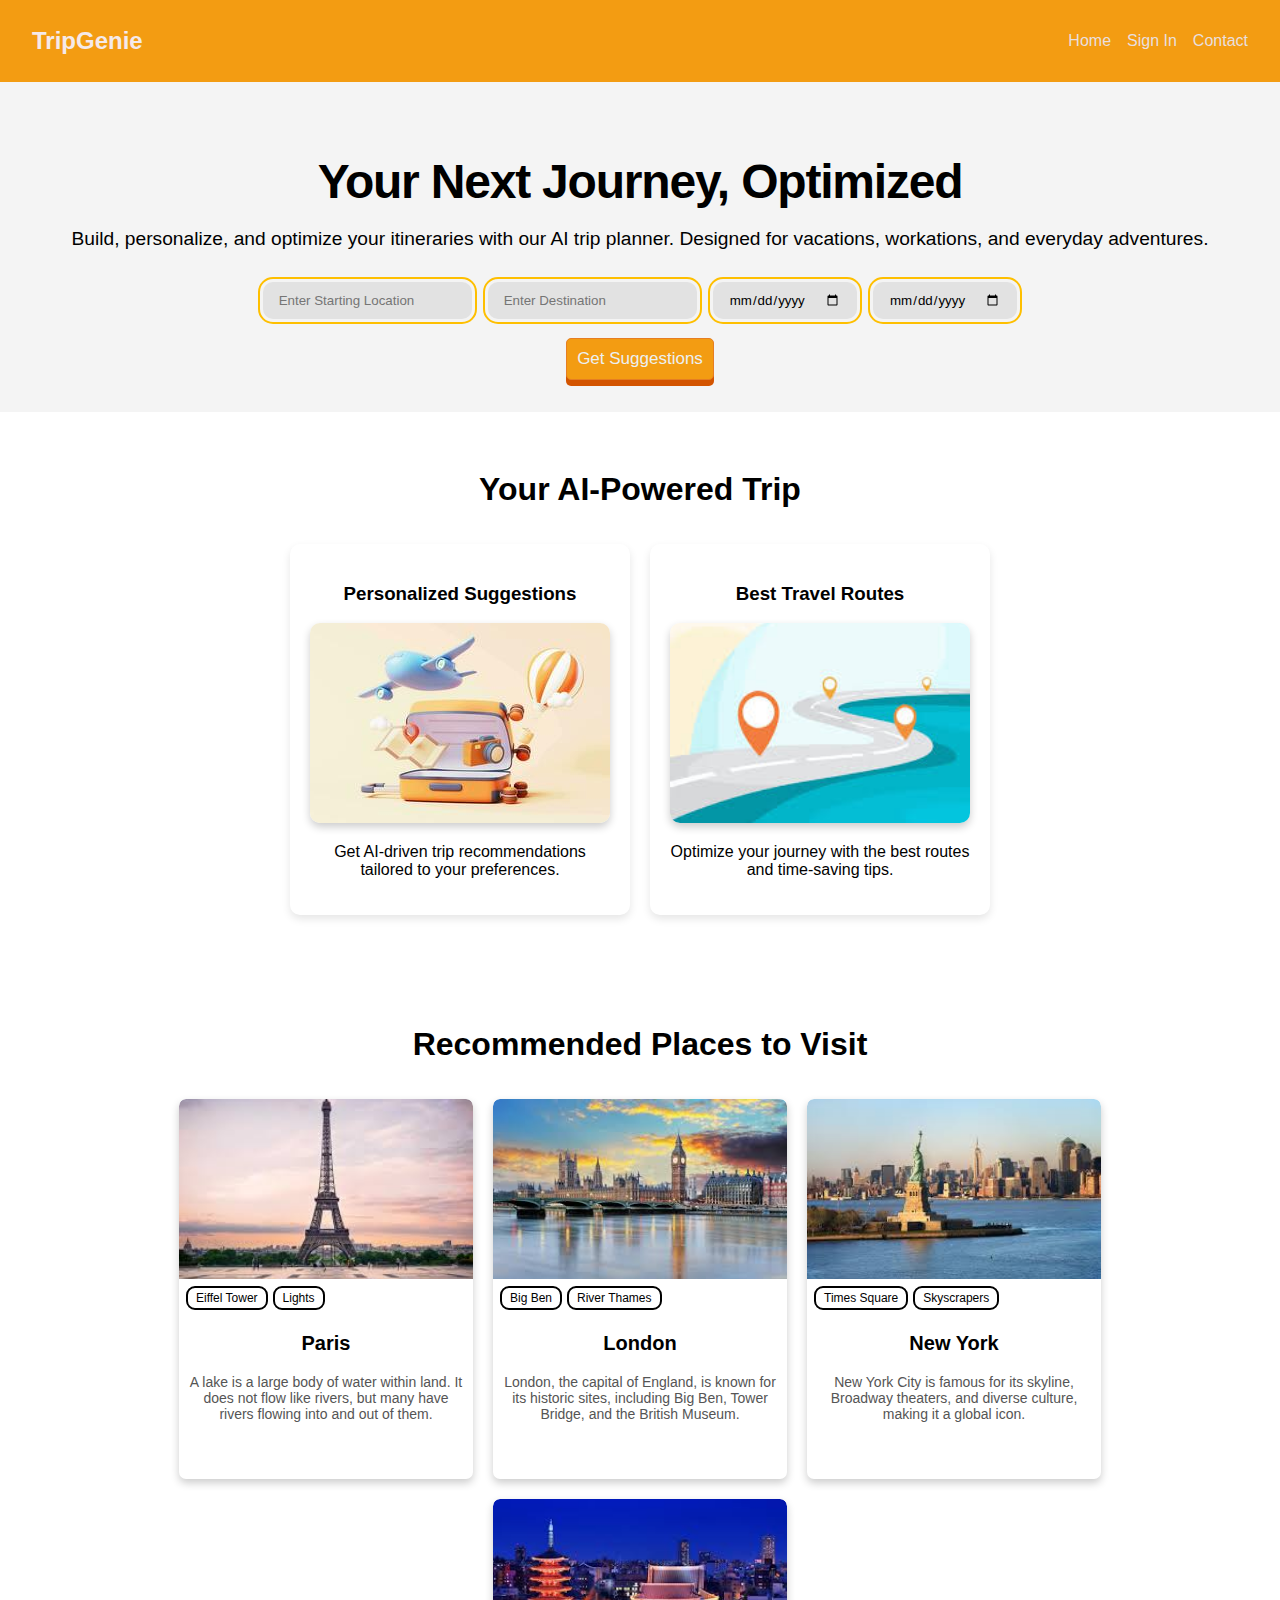
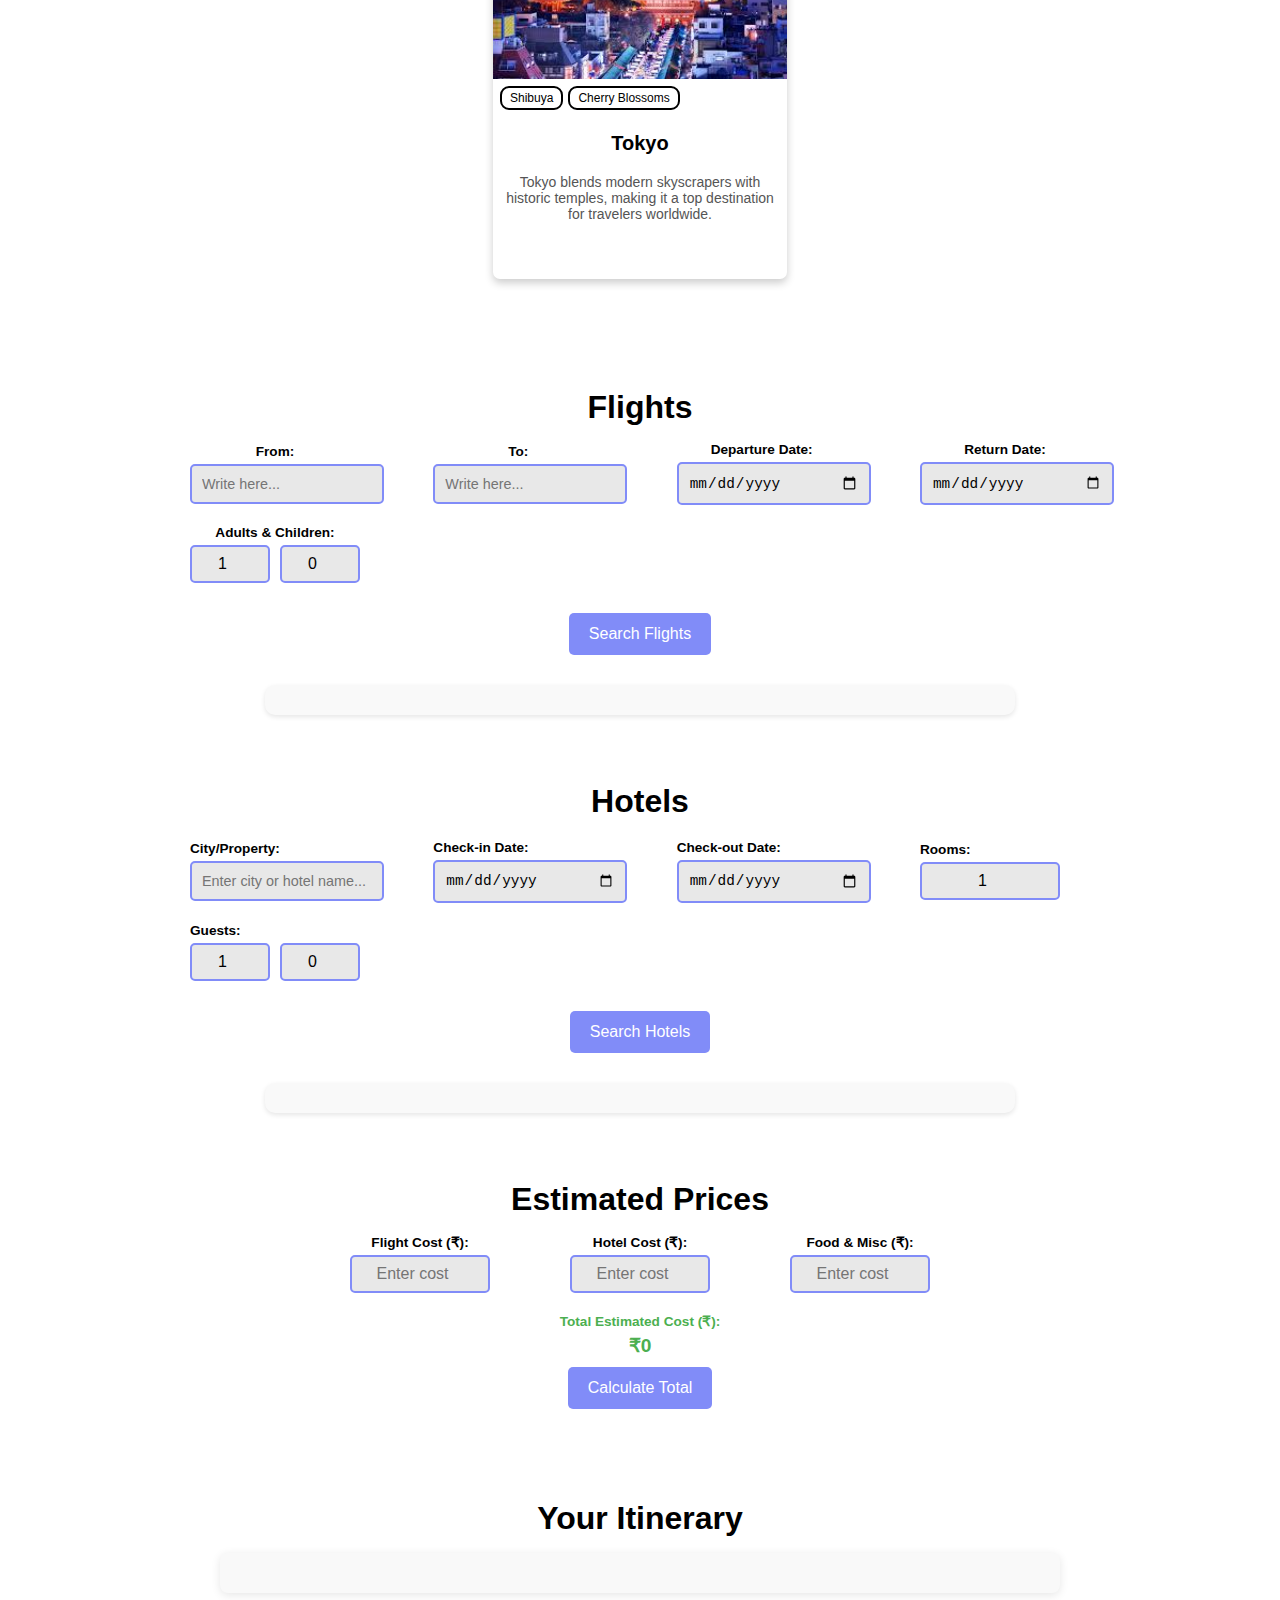
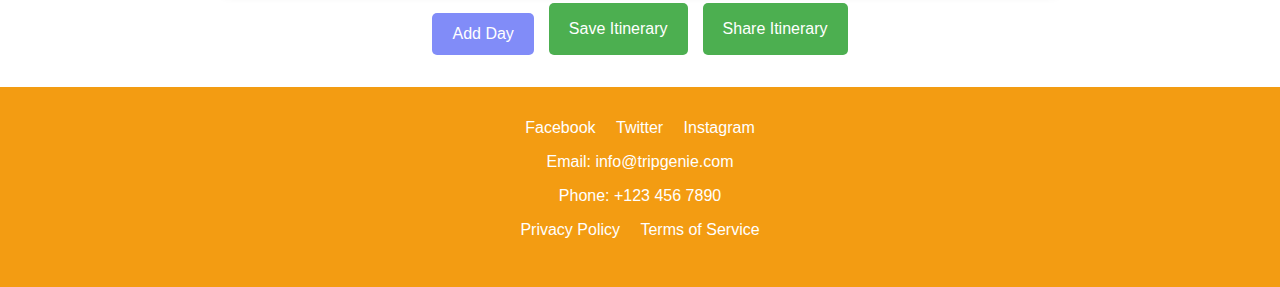
==== index.html @ 512cd88d "Initial commit" ====
<!DOCTYPE html>
<html lang="en">
<head>
    <meta charset="UTF-8">
    <meta name="viewport" content="width=device-width, initial-scale=1.0">
    <title>Travel Planner with Gen AI</title>
    <link rel="stylesheet" href="style.css">
</head>
<body>
    <header>
        <div class="logo">TripGenie</div>
        <nav>
            <ul>
                <li><a href="#home">Home</a></li>
                <li><a href="#signin">Sign In</a></li>
                <li><a href="#contact">Contact</a></li>
            </ul>
        </nav>
    </header>

    <section class="hero">
        <h2 class="text-center text-4xl font-bold tracking-tight text-gray-900 md:text-5xl xl:text-7xl">Your Next Journey, Optimized</h2>
        <p>Build, personalize, and optimize your itineraries with our AI trip planner. Designed for vacations, workations, and everyday adventures.</p>
        <div class="search-bar">
            <input type="text" placeholder="Enter Starting Location" name="source" class="source-input">
            <input type="text" placeholder="Enter Destination" name="destination" class="destination-input">
            <input type="date" id="start-date">
            <input type="date" id="end-date">
        </div>
        <div><button class="button">Get Suggestions</button></div>
        
    </section>

    <section class="ai-suggestions">
        <h2 class="section-title">Your AI-Powered Trip</h2>
        <div class="cards-container">
            <div class="card">
                <h3>Personalized Suggestions</h3>
                <img src="images/per2.jpg" alt="personalised recommendations">
                <p>Get AI-driven trip recommendations tailored to your preferences.</p>
            </div>
            <div class="card">
                <h3>Best Travel Routes</h3>
                <img src="images/travel2.jpeg" alt="travel routes">
                <p>Optimize your journey with the best routes and time-saving tips.</p>
            </div>
        </div>
    </section>
    
    <section class="places-to-visit">
        <h2 class="section-title">Recommended Places to Visit</h2>
        <div class="cards-container">
            <div class="trending-card">
                <img src="images/paris1.jpeg" alt="Paris">
                <div class="capsules">
                    <span>Eiffel Tower</span>
                    <span>Lights</span>
                </div>
                <div class="content">
                    <h1>Paris</h1>
                    <p>A lake is a large body of water within land. It does not flow like rivers, but many have rivers flowing into and out of them.</p>
                </div>
            </div>
    
            <div class="trending-card">
                <img src="images/london.jpeg" alt="London">
                <div class="capsules">
                    <span>Big Ben</span>
                    <span>River Thames</span>
                </div>
                <div class="content">
                    <h1>London</h1>
                    <p>London, the capital of England, is known for its historic sites, including Big Ben, Tower Bridge, and the British Museum.</p>
                </div>
            </div>
    
            <div class="trending-card">
                <img src="images/new york.jpeg" alt="New York">
                <div class="capsules">
                    <span>Times Square</span>
                    <span>Skyscrapers</span>
                </div>
                <div class="content">
                    <h1>New York</h1>
                    <p>New York City is famous for its skyline, Broadway theaters, and diverse culture, making it a global icon.</p>
                </div>
            </div>
            <div class="trending-card">
                <img src="images/tokyo.jpeg" alt="Tokyo">
                <div class="capsules">
                    <span>Shibuya</span>
                    <span>Cherry Blossoms</span>
                </div>
                <div class="content">
                    <h1>Tokyo</h1>
                    <p>Tokyo blends modern skyscrapers with historic temples, making it a top destination for travelers worldwide.</p>
                </div>
            </div>
        </div>
    </section>
    
    <section class="flights">
        <h2 class="section-title">Flights</h2>
        <div class="flight-container">
            
            <div class="input-container">
                <!-- From -->
                <div class="From">
                    <label for="from" class="text">From:</label>
                    <input type="text" id="from" placeholder="Write here..." name="from" class="input">
                </div>
                <!-- To -->
                <div class="To">
                    <label for="to" class="text">To:</label>
                    <input type="text" id="to" placeholder="Write here..." name="to" class="input">
                </div>
                <!-- Departure Date -->
                <div class="Date">
                    <label for="departure" class="text">Departure Date:</label>
                    <input type="date" id="departure" name="departure" class="input">
                </div>
                <!-- Return Date -->
                <div class="Date">
                    <label for="return" class="text">Return Date:</label>
                    <input type="date" id="return" name="return" class="input">
                </div>
                <!-- Travellers -->
                <div class="Travellers">
                    <label for="adults" class="text">Adults & Children:</label>
                    <div class="traveller-box">
                        <input type="number" id="adults" name="adults" min="1" max="10" value="1" class="input small-input" placeholder="Adults">
                        <input type="number" id="children" name="children" min="0" max="10" value="0" class="input small-input" placeholder="Children">
                    </div>
                </div>
            </div>
    
            <button class="primary-button" onclick="searchFlights()">Search Flights</button>
            <div id="flights-container" class="info-box">
                <!-- Flight info here -->
            </div>
        </div>
    </section>

    <section class="hotels">
        <h2 class="section-title">Hotels</h2>
        <div class="hotel-container">
            
            <div class="input-container">
                <!-- City/Property -->
                <div class="City">
                    <label for="city" class="text">City/Property:</label>
                    <input type="text" id="city" placeholder="Enter city or hotel name..." name="city" class="input">
                </div>
                <!-- Check-in Date -->
                <div class="Date">
                    <label for="checkin" class="text">Check-in Date:</label>
                    <input type="date" id="checkin" name="checkin" class="input">
                </div>
                <!-- Check-out Date -->
                <div class="Date">
                    <label for="checkout" class="text">Check-out Date:</label>
                    <input type="date" id="checkout" name="checkout" class="input">
                </div>
                <!-- Rooms -->
                <div class="Rooms">
                    <label for="rooms" class="text">Rooms:</label>
                    <input type="number" id="rooms" name="rooms" min="1" max="10" value="1" class="input small-input">
                </div>
                <!-- Guests -->
                <div class="Guests">
                    <label for="guests" class="text">Guests:</label>
                    <div class="traveller-box">
                        <input type="number" id="adults" name="adults" min="1" max="10" value="1" class="input small-input" placeholder="Adults">
                        <input type="number" id="children" name="children" min="0" max="10" value="0" class="input small-input" placeholder="Children">
                    </div>
                </div>
            </div>
    
            <button class="primary-button" onclick="searchHotels()">Search Hotels</button>
            <div id="hotels-container" class="info-box">
                <!-- Hotel search results will be displayed here -->
            </div>
        </div>
    </section>

    <section class="prices">
        <h2 class="section-title">Estimated Prices</h2>
        <div class="price-container">
            <div class="price-box">
                <label for="flight-cost" class="text">Flight Cost (₹):</label>
                <input type="number" id="flight-cost" name="flight-cost" class="input small-input" placeholder="Enter cost">
            </div>
            <div class="price-box">
                <label for="hotel-cost" class="text">Hotel Cost (₹):</label>
                <input type="number" id="hotel-cost" name="hotel-cost" class="input small-input" placeholder="Enter cost">
            </div>
            <div class="price-box">
                <label for="food-cost" class="text">Food & Misc (₹):</label>
                <input type="number" id="food-cost" name="food-cost" class="input small-input" placeholder="Enter cost">
            </div>
            <div class="price-box total">
                <label class="text">Total Estimated Cost (₹):</label>
                <span id="total-cost">₹0</span>
            </div>
        </div>
        <button class="primary-button" onclick="calculateTotal()">Calculate Total</button>
    </section>
    
    <section class="itinerary">
        <h2 class="section-title">Your Itinerary</h2>
        <div class="itinerary-container">
            <div id="itinerary-list">
                <!-- Dynamic itinerary content will be inserted here -->
            </div>
        </div>
    
        <div class="button-group">
            <button class="primary-button" onclick="addDay()">Add Day</button>
            <button class="secondary-button" onclick="saveItinerary()">Save Itinerary</button>
            <button class="secondary-button" onclick="shareItinerary()">Share Itinerary</button>
        </div>
    </section>
    
    <footer>
        <div class="social-media">
            <a href="#">Facebook</a>
            <a href="#">Twitter</a>
            <a href="#">Instagram</a>
        </div>
        <div class="contact-info">
            <p>Email: info@tripgenie.com</p>
            <p>Phone: +123 456 7890</p>
        </div>
        <div class="legal">
            <a href="#">Privacy Policy</a>
            <a href="#">Terms of Service</a>
        </div>
    </footer>

    <script src="script.js"></script>
</body>
</html>
---- style.css ----
/* styles.css */
body {
  font-family: Arial, sans-serif;
  margin: 0;
  padding: 0;
  box-sizing: border-box;
}

header {
  display: flex;
  justify-content: space-between;
  align-items: center;
  padding: 1rem 2rem;
  background-color: #f39c12;
  color: #f5eaea;
}

header .logo {
  font-size: 1.5rem;
  font-weight: bold;
}

header nav ul {
  list-style: none;
  display: flex;
  gap: 1rem;
}

header nav ul li a {
  color: #e9dfdf;
  text-decoration: none;
}

.hero {
  text-align: center;
  padding: 2rem;
  background-color: #f4f4f4;
}

.hero h2 {
  -webkit-text-size-adjust: 100%;
    tab-size: 4;
    font-feature-settings: normal;
    font-variation-settings: normal;
    pointer-events: auto!important;
  font-family: 'Franklin Gothic Medium', 'Arial Narrow', Arial, sans-serif;
  text-align: center;
  font-weight: 700;
  letter-spacing: -.025em;
  --tw-text-opacity: 1;
  font-size: 3rem;
  margin-bottom: 1rem;
}

.hero p {
  font-size: 1.2rem;
  margin-bottom: 2rem;
}
.cards-container .card img {
  width: 100%; /* Make sure images cover the card width */
  height: 200px; /* Adjust height for consistency */
  object-fit: cover; /* Ensures images maintain proportion */
  border-radius: 10px; /* Rounded corners for a modern look */
  box-shadow: 0 4px 8px rgba(0, 0, 0, 0.2); /* Soft shadow */
  transition: transform 0.3s ease-in-out; /* Smooth hover effect */
}

.cards-container .card img:hover {
  transform: scale(1.05); /* Slight zoom-in effect on hover */
}

.trending-container {
  display: flex;
  justify-content: center;
  gap: 1rem;
  margin-top: 1rem; /* Adjust spacing */
  flex-wrap: wrap;
}

.cards-container {
  display: flex;
  flex-wrap: wrap; /* Ensures wrapping on smaller screens */
  gap: 20px; /* Adds spacing between cards */
  justify-content: center; /* Centers the cards */
  padding: 20px;
}

/* Card Styling */
.trending-card {
  background-color: white;
  width: 294px;
  height: 380px;
  border-radius: 7px;
  overflow: hidden; /* Prevents content overflow */
  box-shadow: 0px 4px 8px rgba(0, 0, 0, 0.2); /* Adds shadow for better look */
  display: flex;
  flex-direction: column;
}

.trending-card img {
  width: 100%;
  height: 180px;
  object-fit: cover;
  border-radius: 7px 7px 0 0;
}

.content {
  padding: 10px;
  flex-grow: 0; /* Allows content to expand */
  display: flex;
  flex-direction: column;
  justify-content: space-between; /* Evenly spaces content */
}

.capsules {
  display: flex;
  gap: 5px;
  padding: 7px;
  flex-wrap: wrap; /* Ensures text doesn't overflow */
}

.capsules span {
  border: 2px solid black;
  padding: 3px 8px;
  border-radius: 9px;
  font-size: 12px;
}

.content h1 {
  margin: 5px 0;
  font-size: 20px;
}

.content p {
  font-size: 14px;
  color: #555;
  overflow: hidden;
  text-overflow: ellipsis;
  display: -webkit-box;
  -webkit-line-clamp: 4; /* Limits lines of text */
  -webkit-box-orient: vertical;
}
.search-bar {
  display: flex;
  justify-content: center;
  gap: 1rem;
}

.search-bar input, .search-bar button {
  /*padding: 0.5rem;
  font-size: 1rem;
}
/* From Uiverse.io by cohencoo */ 
/*.input { */
  border-radius: 10px;
  outline: 2px solid #FEBF00;
  border: 0;
  font-family: -apple-system, BlinkMacSystemFont, 'Segoe UI', Roboto, Oxygen, Ubuntu, Cantarell, 'Open Sans', 'Helvetica Neue', sans-serif;
  background-color: #e2e2e2;
  outline-offset: 3px;
  padding: 10px 1rem;
  transition: 0.25s;
}

.input:focus {
  outline-offset: 5px;
  background-color: #fff
}

.ai-suggestions, .places-to-visit, .flights, .prices, .itinerary {
  font-family: 'Franklin Gothic Medium', 'Arial Narrow', Arial, sans-serif;
  padding: 2rem;
  text-align: center;
}

.ai-suggestions h2, .places-to-visit h2, .flights h2, .prices h2, .itinerary h2 {
  font-size: 2rem;
  margin-bottom: 1rem;
}
/* From Uiverse.io by JasonMep */ 
.button {
  color: #ecf0f1;
  font-size: 17px;
  background-color: #f39c12;
  border: 1px solid #e67e22;
  border-radius: 5px;
  cursor: pointer;
  padding: 10px;
  box-shadow: 0px 6px 0px #d35400;
  transition: all 0.1s;
  margin-top: 0.5cm; /* Shifts button down */
}

.button:active {
  box-shadow: 0px 2px 0px #d35400;
  position: relative;
  top: 2px;
}
/* zz*/
.section-title {
  font-size: 2rem;
  text-align: center;
  margin-bottom: 20px;
}
.cards-container {
  display: flex;
  justify-content: center;
  gap: 20px;
  flex-wrap: wrap;
}
.card {
  background: #fff;
  padding: 20px;
  border-radius: 10px;
  box-shadow: 0 4px 8px rgba(0, 0, 0, 0.1);
  width: 300px;
  text-align: center;
}
.info-box {
  background: #f9f9f9;
  padding: 15px;
  border-radius: 10px;
  box-shadow: 0 2px 5px rgba(0, 0, 0, 0.1);
  margin: 10px auto;
  width: 80%;
}
.primary-button {
  background: #f39c12;
  color: white;
  padding: 10px 20px;
  border: none;
  border-radius: 5px;
  cursor: pointer;
  transition: 0.3s;
}
.primary-button:hover {
  background: #0056b3;
}
.secondary-button {
  background: #28a745;
  color: white;
  padding: 10px 20px;
  border: none;
  border-radius: 5px;
  cursor: pointer;
  transition: 0.3s;
}
.secondary-button:hover {
  background: #218838;
}
.button-group {
  text-align: center;
  margin-top: 20px;
}

footer {
  background-color: #f39c12 ;
  color: #fff;
  padding: 2rem;
  text-align: center;
}

footer .social-media, footer .contact-info, footer .legal {
  margin-bottom: 1rem;
}

footer a {
  color: #fff;
  text-decoration: none;
  margin: 0 0.5rem;
}

/* Flights Section Layout */
.flight-container {
  display: flex;
  flex-direction: column;
  align-items: center;
  gap: 20px;
  width: 100%;
  max-width: 900px;
  margin: auto;
}

/* Input Fields - Flexbox Layout */
.input-container {
  display: flex;
  flex-wrap: wrap;
  justify-content: space-between;
  align-items: center;
  gap: 20px;
  width: 100%;
}

/* Common styling for all input fields */
.From, .To, .Date, .Travellers {
  display: flex;
  flex-direction: column;
  width: calc(20% - 10px); /* Adjusts width dynamically */
  min-width: 150px;
}

/* Ensuring Labels Align Properly */
.From label.text, .To label.text, .Date label.text, .Travellers label.text {
  font-size: 0.85rem;
  font-weight: 600;
  margin-bottom: 5px;
}

/* Input box styling */
.input {
  padding: 10px;
  font-size: 0.9rem;
  border: 2px solid #818CF8;
  border-radius: 5px;
  background: #e8e8e8;
  width: 100%;
}

/* Travellers Section - Adjusting Number Inputs */
.traveller-box {
  display: flex;
  gap: 10px;
}

.small-input {
  width: 60px;
  text-align: center;
}

/* Search Button */
.primary-button {
  padding: 12px 20px;
  font-size: 1rem;
  color: white;
  background-color: #818CF8;
  border: none;
  border-radius: 5px;
  cursor: pointer;
}

.primary-button:hover {
  background-color: #5a67d8;
}

/* Responsive Design */
@media screen and (max-width: 768px) {
  .input-container {
    flex-direction: column;
    align-items: center;
  }

  .From, .To, .Date, .Travellers {
    width: 100%;
  }

  .small-input {
    width: 100%;
  }
}

/* Hotels Section Layout */
.hotel-container {
  display: flex;
  flex-direction: column;
  align-items: center;
  gap: 20px;
  width: 100%;
  max-width: 900px;
  margin: auto;
}

/* Input Fields - Flexbox Layout */
.input-container {
  display: flex;
  flex-wrap: wrap;
  justify-content: space-between;
  align-items: center;
  gap: 20px;
  width: 100%;
}

/* Common styling for all input fields */
.City, .Date, .Rooms, .Guests {
  display: flex;
  flex-direction: column;
  width: calc(20% - 10px); /* Adjusts width dynamically */
  min-width: 150px;
}

/* Ensuring Labels Align Properly */
.City label.text, .Date label.text, .Rooms label.text, .Guests label.text {
  font-size: 0.85rem;
  font-weight: 600;
  margin-bottom: 5px;
}

/* Input box styling */
.input {
  padding: 10px;
  font-size: 0.9rem;
  border: 2px solid #818CF8;
  border-radius: 5px;
  background: #e8e8e8;
  width: 100%;
}

/* Rooms & Guests - Adjusting Number Inputs */
.traveller-box {
  display: flex;
  gap: 10px;
}

.small-input {
  width: 60px;
  text-align: center;
}

/* Search Button */
.primary-button {
  padding: 12px 20px;
  font-size: 1rem;
  color: white;
  background-color: #818CF8;
  border: none;
  border-radius: 5px;
  cursor: pointer;
}

.primary-button:hover {
  background-color: #5a67d8;
}

/* Responsive Design */
@media screen and (max-width: 768px) {
  .input-container {
    flex-direction: column;
    align-items: center;
  }

  .City, .Date, .Rooms, .Guests {
    width: 100%;
  }

  .small-input {
    width: 100%;
  }
}

/* Price Section */
.price-container {
  display: flex;
  flex-wrap: wrap;
  justify-content: center;
  gap: 20px;
  width: 100%;
  max-width: 800px;
  margin: auto;
  text-align: center;
}

/* Individual Price Boxes */
.price-box {
  display: flex;
  flex-direction: column;
  align-items: center;
  width: 200px;
}

/* Labels */
.text {
  font-size: 0.85rem;
  font-weight: 600;
  margin-bottom: 5px;
}

/* Input Fields */
.small-input {
  padding: 8px;
  font-size: 1rem;
  border: 2px solid #818CF8;
  border-radius: 5px;
  background: #e8e8e8;
  text-align: center;
  width: 120px;
}

/* Total Price Box */
.price-box.total {
  font-size: 1.2rem;
  font-weight: bold;
  color: #4CAF50;
}

/* Button */
.primary-button {
  margin-top: 10px;
  padding: 12px 20px;
  font-size: 1rem;
  color: white;
  background-color: #818CF8;
  border: none;
  border-radius: 5px;
  cursor: pointer;
}

.primary-button:hover {
  background-color: #5a67d8;
}

/* Itinerary Section */
.itinerary-container {
  width: 90%;
  max-width: 800px;
  margin: auto;
  text-align: left;
  padding: 20px;
  border-radius: 8px;
  background: #f9f9f9;
  box-shadow: 0 2px 10px rgba(0, 0, 0, 0.1);
}

/* Each Day Block */
.day-container {
  padding: 10px;
  margin: 10px 0;
  border: 2px solid #818CF8;
  border-radius: 8px;
  background: #e8e8e8;
}

/* Buttons */
.button-group {
  display: flex;
  justify-content: center;
  gap: 15px;
  margin-top: 10px;
}

.primary-button, .secondary-button {
  padding: 12px 20px;
  font-size: 1rem;
  color: white;
  border: none;
  border-radius: 5px;
  cursor: pointer;
}

.primary-button {
  background-color: #818CF8;
}

.primary-button:hover {
  background-color: #5a67d8;
}

.secondary-button {
  background-color: #4CAF50;
}

.secondary-button:hover {
  background-color: #45a049;
}
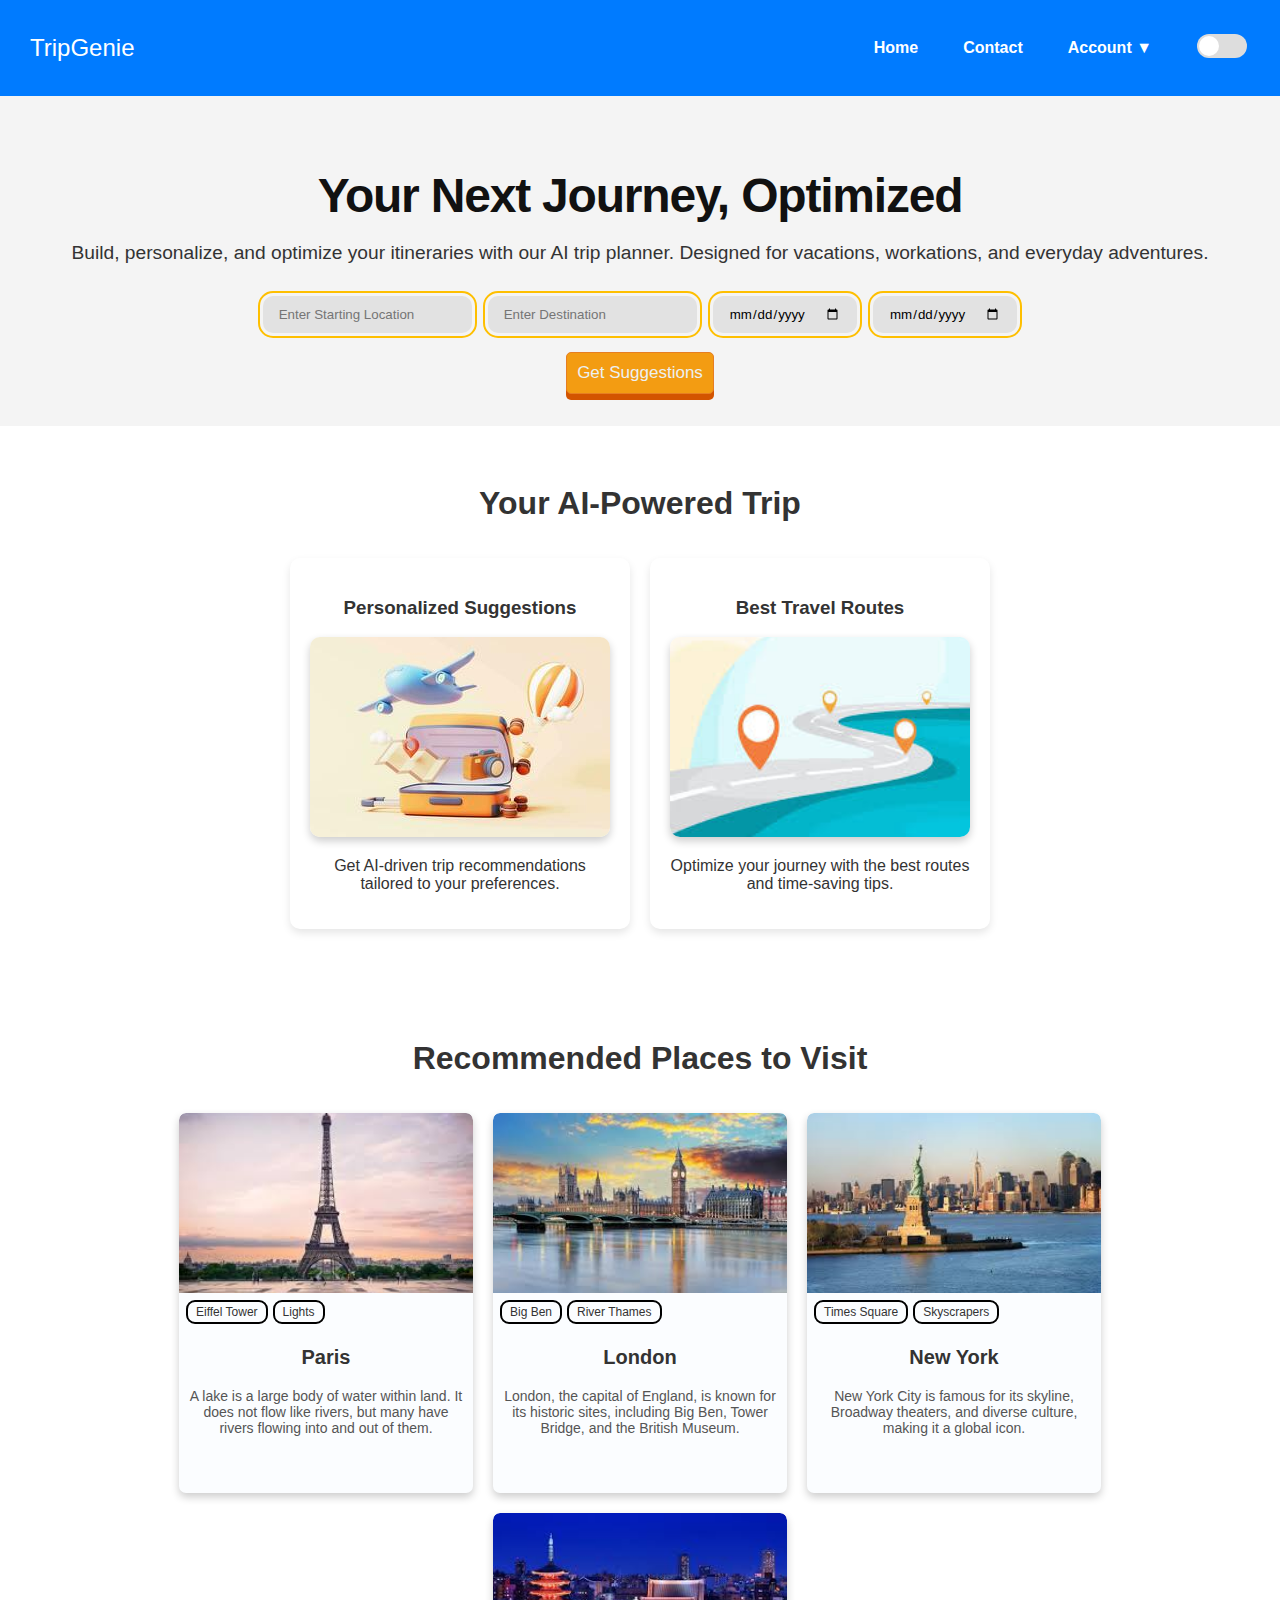
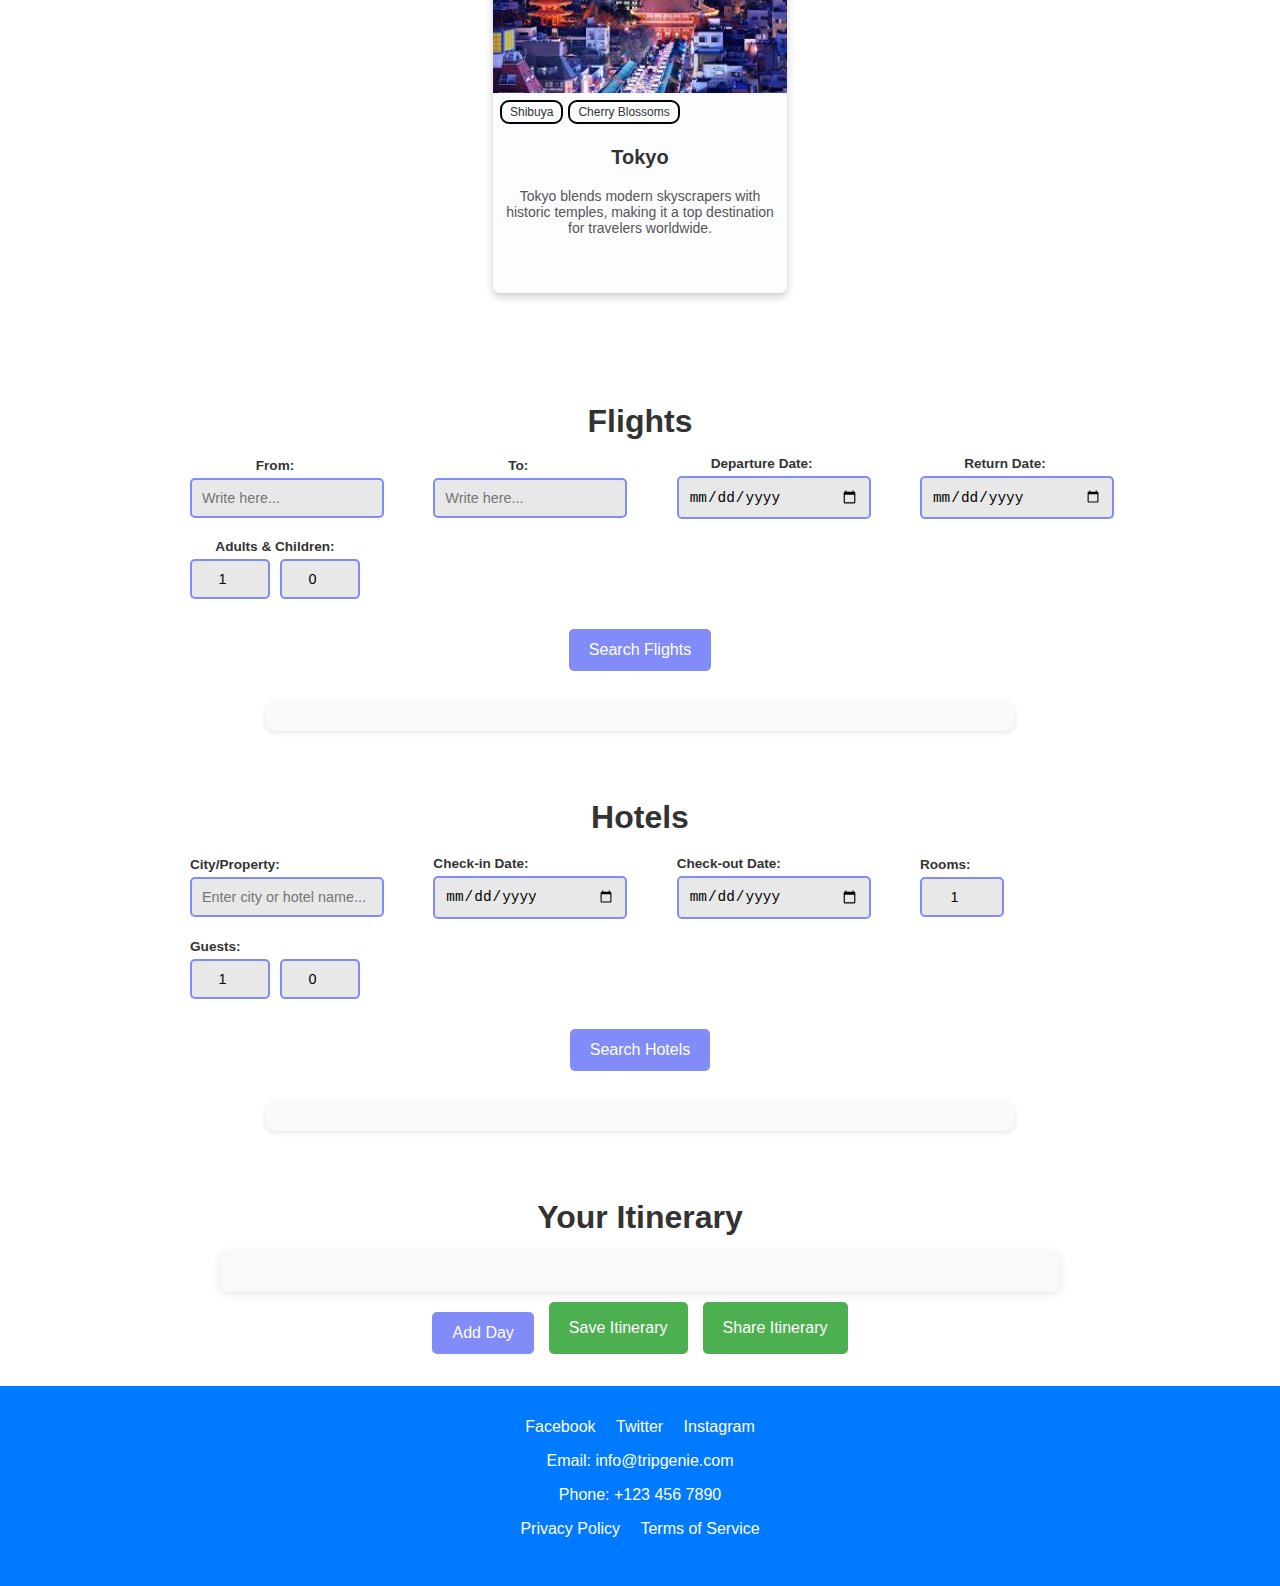
==== commit fc448ae4: "New features added" ====
--- a/index.html
+++ b/index.html
@@ -10,17 +10,27 @@
     <header>
         <div class="logo">TripGenie</div>
         <nav>
-            <ul>
+            <ul class="nav-links">
                 <li><a href="#home">Home</a></li>
-                <li><a href="#signin">Sign In</a></li>
                 <li><a href="#contact">Contact</a></li>
+                <li class="dropdown">
+                    <a href="#" class="auth-btn" onclick="toggleDropdown(event)">Account ▼</a>
+                    <div class="dropdown-menu" id="dropdownMenu">
+                        <a href="auth/signin.html">Sign In</a>
+                        <a href="auth/signup.html">Sign Up</a>
+                    </div>
+                </li><label class="switch">
+                    <input type="checkbox" class="theme-checkbox">
+                    <span class="slider round"></span>
+                </label>
             </ul>
+            <div class="hamburger" onclick="toggleMenu()">☰</div>
         </nav>
     </header>
 
     <section class="hero">
-        <h2 class="text-center text-4xl font-bold tracking-tight text-gray-900 md:text-5xl xl:text-7xl">Your Next Journey, Optimized</h2>
-        <p>Build, personalize, and optimize your itineraries with our AI trip planner. Designed for vacations, workations, and everyday adventures.</p>
+        <h2 class="text-gray-900">Your Next Journey, Optimized</h2>
+    <p>Build, personalize, and optimize your itineraries with our AI trip planner. Designed for vacations, workations, and everyday adventures.</p>
         <div class="search-bar">
             <input type="text" placeholder="Enter Starting Location" name="source" class="source-input">
             <input type="text" placeholder="Enter Destination" name="destination" class="destination-input">
@@ -28,8 +38,8 @@
             <input type="date" id="end-date">
         </div>
         <div><button class="button">Get Suggestions</button></div>
-        
-    </section>
+    </section>
+    
 
     <section class="ai-suggestions">
         <h2 class="section-title">Your AI-Powered Trip</h2>
@@ -183,28 +193,7 @@
         </div>
     </section>
 
-    <section class="prices">
-        <h2 class="section-title">Estimated Prices</h2>
-        <div class="price-container">
-            <div class="price-box">
-                <label for="flight-cost" class="text">Flight Cost (₹):</label>
-                <input type="number" id="flight-cost" name="flight-cost" class="input small-input" placeholder="Enter cost">
-            </div>
-            <div class="price-box">
-                <label for="hotel-cost" class="text">Hotel Cost (₹):</label>
-                <input type="number" id="hotel-cost" name="hotel-cost" class="input small-input" placeholder="Enter cost">
-            </div>
-            <div class="price-box">
-                <label for="food-cost" class="text">Food & Misc (₹):</label>
-                <input type="number" id="food-cost" name="food-cost" class="input small-input" placeholder="Enter cost">
-            </div>
-            <div class="price-box total">
-                <label class="text">Total Estimated Cost (₹):</label>
-                <span id="total-cost">₹0</span>
-            </div>
-        </div>
-        <button class="primary-button" onclick="calculateTotal()">Calculate Total</button>
-    </section>
+    
     
     <section class="itinerary">
         <h2 class="section-title">Your Itinerary</h2>
--- a/style.css
+++ b/style.css
@@ -10,27 +10,88 @@
   display: flex;
   justify-content: space-between;
   align-items: center;
-  padding: 1rem 2rem;
-  background-color: #f39c12;
-  color: #f5eaea;
-}
-
-header .logo {
+  padding: 15px 30px;
+  background: #007bff;
+  color: white;
+  position: sticky;
+  top: 0;
+  z-index: 1000;
+}
+
+.logo {
   font-size: 1.5rem;
+}
+
+.nav-links {
+  display: flex;
+  list-style: none;
+}
+
+.nav-links li {
+  margin: 0 15px;
+}
+
+.nav-links a {
+  color: white;
+  text-decoration: none;
   font-weight: bold;
-}
-
-header nav ul {
-  list-style: none;
-  display: flex;
-  gap: 1rem;
-}
-
-header nav ul li a {
-  color: #e9dfdf;
+  transition: 0.3s;
+}
+
+.nav-links a:hover {
+  color: #ffcc00;
+}
+
+.hamburger {
+  display: none;
+  font-size: 24px;
+  cursor: pointer;
+}
+
+.dropdown {
+  position: relative;
+}
+
+.dropdown-menu {
+  display: none;
+  position: absolute;
+  background: white;
+  border-radius: 5px;
+  box-shadow: 0px 4px 6px rgba(0, 0, 0, 0.1);
+  top: 30px;
+  right: 0;
+  min-width: 120px;
+}
+
+.dropdown-menu a {
+  display: block;
+  padding: 10px;
+  color: black;
   text-decoration: none;
 }
 
+.dropdown-menu.active {
+  display: block;
+}
+
+@media screen and (max-width: 768px) {
+  .nav-links {
+      display: none;
+      flex-direction: column;
+      background: #007bff;
+      position: absolute;
+      top: 60px;
+      right: 0;
+      width: 200px;
+      padding: 10px;
+  }
+  .nav-links.active {
+      display: flex;
+  }
+  .hamburger {
+      display: block;
+  }
+}
 .hero {
   text-align: center;
   padding: 2rem;
@@ -87,7 +148,7 @@
 
 /* Card Styling */
 .trending-card {
-  background-color: white;
+  background-color: rgb(251, 253, 255);
   width: 294px;
   height: 380px;
   border-radius: 7px;
@@ -254,7 +315,7 @@
 }
 
 footer {
-  background-color: #f39c12 ;
+  background-color: #007bff ;
   color: #fff;
   padding: 2rem;
   text-align: center;
@@ -444,51 +505,6 @@
   .small-input {
     width: 100%;
   }
-}
-
-/* Price Section */
-.price-container {
-  display: flex;
-  flex-wrap: wrap;
-  justify-content: center;
-  gap: 20px;
-  width: 100%;
-  max-width: 800px;
-  margin: auto;
-  text-align: center;
-}
-
-/* Individual Price Boxes */
-.price-box {
-  display: flex;
-  flex-direction: column;
-  align-items: center;
-  width: 200px;
-}
-
-/* Labels */
-.text {
-  font-size: 0.85rem;
-  font-weight: 600;
-  margin-bottom: 5px;
-}
-
-/* Input Fields */
-.small-input {
-  padding: 8px;
-  font-size: 1rem;
-  border: 2px solid #818CF8;
-  border-radius: 5px;
-  background: #e8e8e8;
-  text-align: center;
-  width: 120px;
-}
-
-/* Total Price Box */
-.price-box.total {
-  font-size: 1.2rem;
-  font-weight: bold;
-  color: #4CAF50;
 }
 
 /* Button */
@@ -560,3 +576,109 @@
 .secondary-button:hover {
   background-color: #45a049;
 }
+
+/* Dark Mode Toggle */
+/* From Uiverse.io by cuzpq */ 
+/* Dark Mode Toggle */
+.theme-checkbox {
+  position: relative;
+  width: 50px;
+  height: 24px;
+  -webkit-appearance: none;
+  appearance: none;
+  background: #ddd;
+  outline: none;
+  border-radius: 12px;
+  cursor: pointer;
+  transition: 0.4s;
+}
+
+.theme-checkbox::before {
+  content: "";
+  position: absolute;
+  width: 20px;
+  height: 20px;
+  border-radius: 50%;
+  background: white;
+  top: 2px;
+  left: 2px;
+  transition: 0.4s;
+}
+
+.theme-checkbox:checked {
+  background: #333;
+}
+
+.theme-checkbox:checked::before {
+  transform: translateX(26px);
+  background: rgb(224, 224, 215);
+}
+
+/* Align Dark Mode Toggle */
+.nav-links {
+  display: flex;
+  align-items: center;
+  gap: 15px;
+}
+
+.theme-checkbox {
+  margin-left: 15px;
+}
+
+/* Default Light Mode */
+body {
+  background-color: #ffffff;
+  color: #333;
+  transition: background 0.3s, color 0.3s;
+}
+
+/* Dark Mode */
+.dark-mode {
+  background-color: #121212;
+  color: #f1f1f1;
+}
+
+/* Dark Mode for Header & Footer */
+.dark-mode header,
+.dark-mode footer {
+  background: #1a1a1a;
+}
+
+/* Dark Mode for Hero Section (Fix) */
+.dark-mode .hero {
+  background-color: #1a1a1a; /* Darker background */
+}
+
+/* Dark Mode Hero Text Fix */
+.dark-mode .hero h2, 
+.dark-mode .hero p {
+  color: white !important; 
+}
+
+/* Dark Mode Cards */
+.dark-mode .card {
+  background: #222;
+  color: white;
+}
+
+/* Dark Mode Buttons */
+.dark-mode .button {
+  background: #ffcc00;
+  color: black;
+  border: 2px solid #ffcc00;
+}
+
+/* Dark Mode Input Fields */
+.dark-mode input {
+  background-color: #222;
+  color: white;
+  border: 1px solid #777;
+}
+
+/* Default Light Mode */
+.hero h2 {
+  color: #111; /* Default dark text */
+}
+
+
+
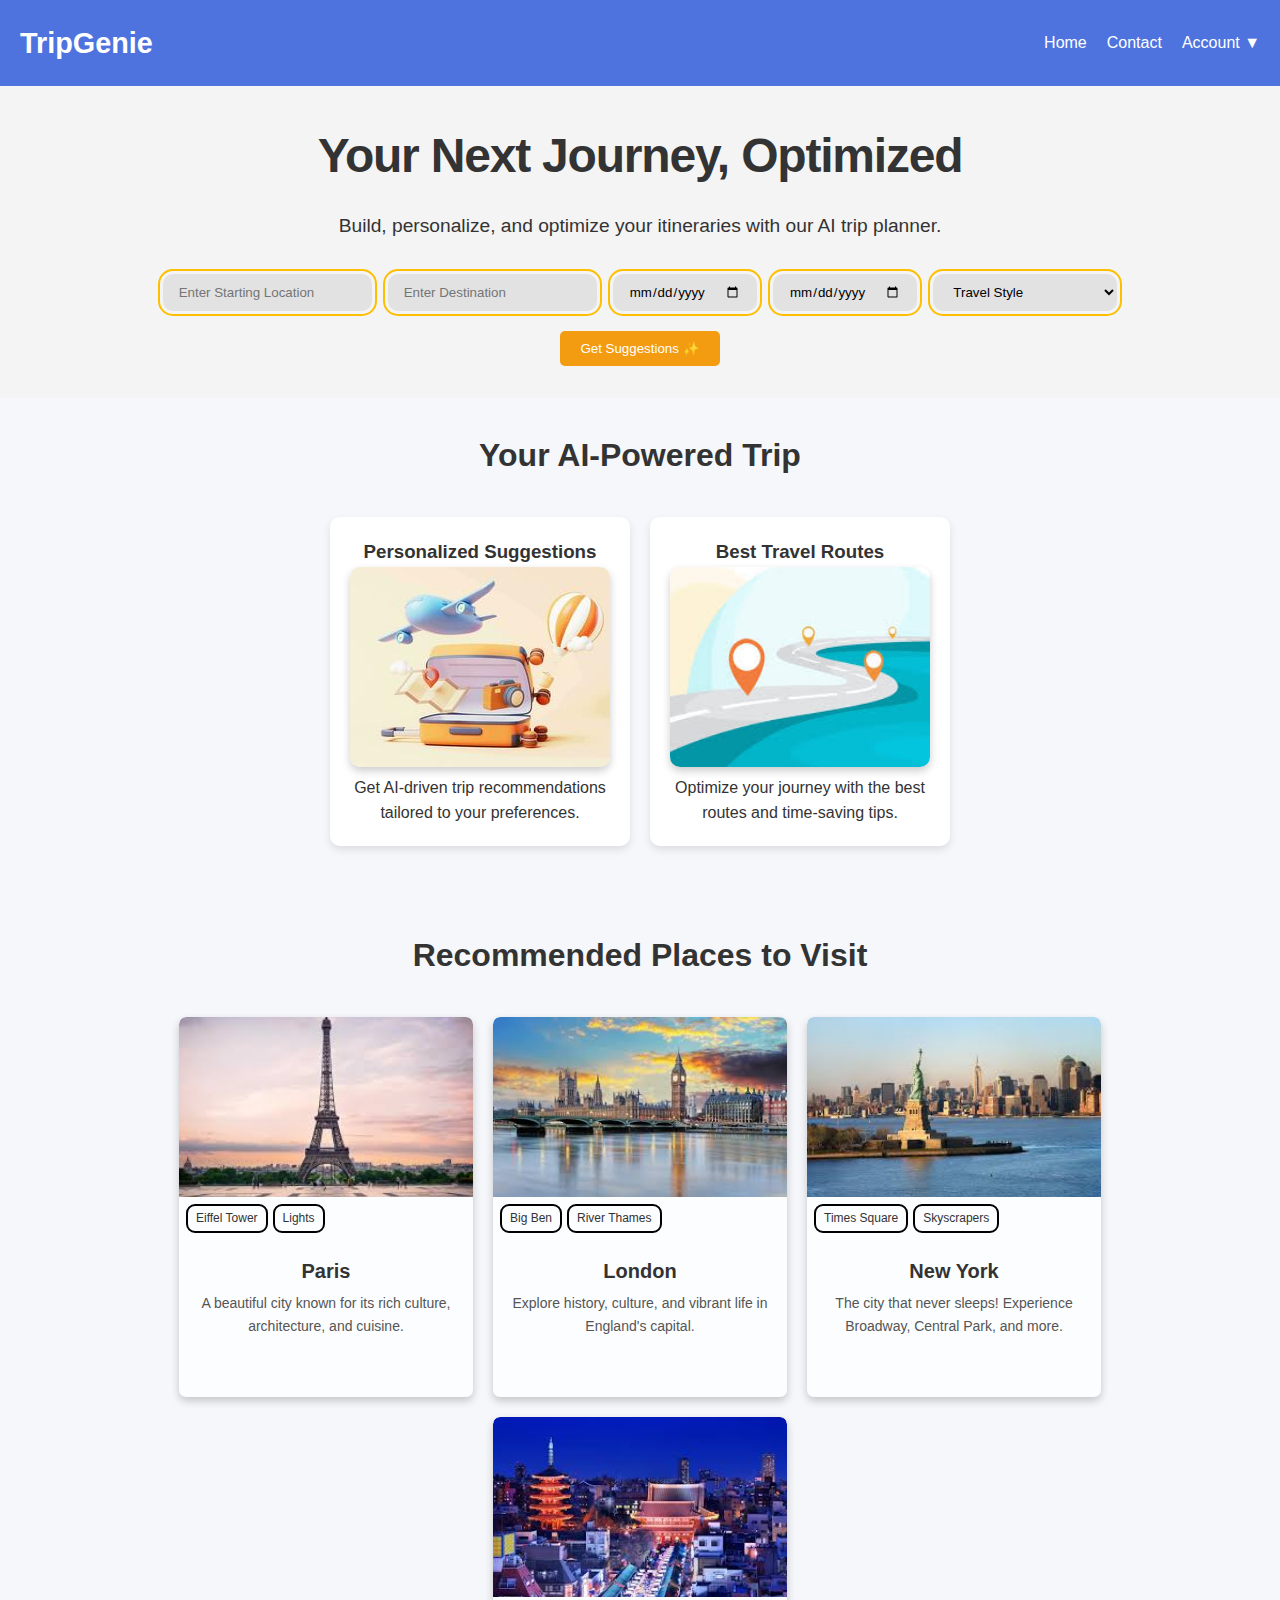
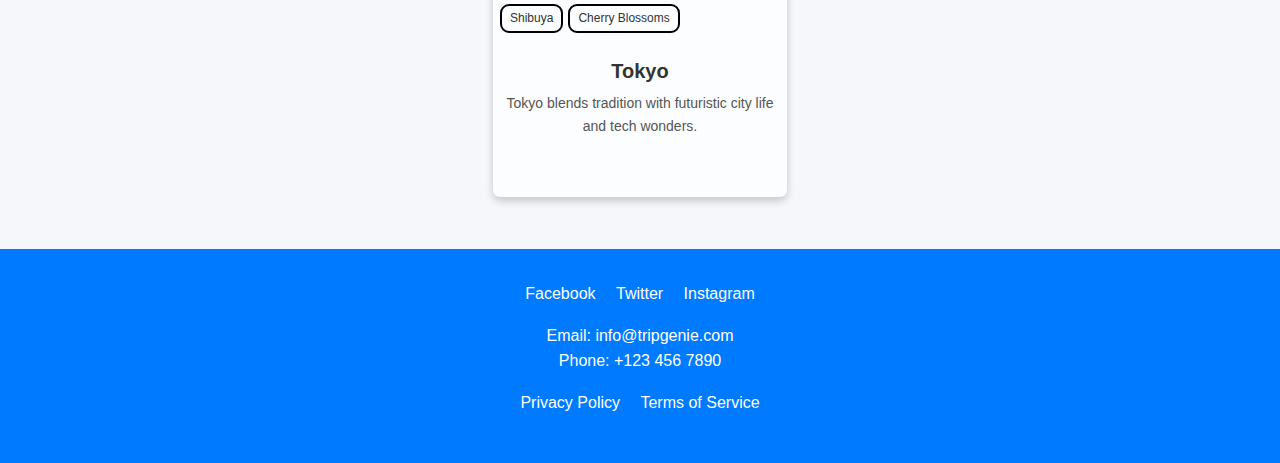
==== commit b472f421: "redirection and some misc changes" ====
--- a/index.html
+++ b/index.html
@@ -1,231 +1,181 @@
 <!DOCTYPE html>
 <html lang="en">
+
 <head>
-    <meta charset="UTF-8">
-    <meta name="viewport" content="width=device-width, initial-scale=1.0">
-    <title>Travel Planner with Gen AI</title>
-    <link rel="stylesheet" href="style.css">
+  <meta charset="UTF-8">
+  <meta name="viewport" content="width=device-width, initial-scale=1.0">
+  <title>Travel Planner with Gen AI</title>
+  <link rel="stylesheet" href="style.css">
 </head>
-<body>
-    <header>
-        <div class="logo">TripGenie</div>
-        <nav>
-            <ul class="nav-links">
-                <li><a href="#home">Home</a></li>
-                <li><a href="#contact">Contact</a></li>
-                <li class="dropdown">
-                    <a href="#" class="auth-btn" onclick="toggleDropdown(event)">Account ▼</a>
-                    <div class="dropdown-menu" id="dropdownMenu">
-                        <a href="auth/signin.html">Sign In</a>
-                        <a href="auth/signup.html">Sign Up</a>
-                    </div>
-                </li><label class="switch">
-                    <input type="checkbox" class="theme-checkbox">
-                    <span class="slider round"></span>
-                </label>
-            </ul>
-            <div class="hamburger" onclick="toggleMenu()">☰</div>
-        </nav>
-    </header>
 
-    <section class="hero">
-        <h2 class="text-gray-900">Your Next Journey, Optimized</h2>
-    <p>Build, personalize, and optimize your itineraries with our AI trip planner. Designed for vacations, workations, and everyday adventures.</p>
-        <div class="search-bar">
-            <input type="text" placeholder="Enter Starting Location" name="source" class="source-input">
-            <input type="text" placeholder="Enter Destination" name="destination" class="destination-input">
-            <input type="date" id="start-date">
-            <input type="date" id="end-date">
+<body onload="checkAuthStatus()">
+  <header>
+    <div class="logo">TripGenie</div>
+    <nav>
+      <ul class="nav-links">
+        <li><a href="#home">Home</a></li>
+        <li><a href="#contact">Contact</a></li>
+        <li class="dropdown">
+            <a href="#" class="auth-btn" onclick="toggleDropdown(event)">Account ▼</a>
+          <div class="dropdown-menu" id="dropdownMenu">
+            <a href="auth/signin.html">Sign In</a>
+            <a href="auth/signup.html">Sign Up</a>
+            <a href="#" onclick="logout()" id="logout-btn" style="display: none;">Logout</a>
+          </div>
+        </li>
+      </ul>
+      <div class="hamburger" onclick="toggleMenu()">☰</div>
+    </nav>
+  </header>
+
+  <section class="hero">
+    <h2>Your Next Journey, Optimized</h2>
+    <p>Build, personalize, and optimize your itineraries with our AI trip planner.</p>
+    <div class="search-bar">
+      <input type="text" placeholder="Enter Starting Location" name="source" class="source-input">
+      <input type="text" placeholder="Enter Destination" name="destination" class="destination-input">
+      <input type="date" id="start-date">
+      <input type="date" id="end-date">
+      <select name="travelStyle" class="source-input">
+        <option value="" disabled selected>Travel Style</option>
+        <option value="relaxation">Relaxation</option>
+        <option value="family">Family-Friendly</option>
+        <option value="adventure">Outdoors & Adventure</option>
+        <option value="cultural">Cultural and Historical</option>
+        <option value="romantic">Romantic for Couples</option>
+      </select>
+    </div>
+    <div class="button-group">
+        <button class="primary-button" onclick="getSuggestions()">Get Suggestions ✨</button>
+      </div>
+  </section>
+
+  <section class="ai-suggestions">
+    <h2 class="section-title">Your AI-Powered Trip</h2>
+    <div class="cards-container">
+      <div class="card">
+        <h3>Personalized Suggestions</h3>
+        <img src="images/per2.jpg" alt="personalised recommendations">
+        <p>Get AI-driven trip recommendations tailored to your preferences.</p>
+      </div>
+      <div class="card">
+        <h3>Best Travel Routes</h3>
+        <img src="images/travel2.jpeg" alt="travel routes">
+        <p>Optimize your journey with the best routes and time-saving tips.</p>
+      </div>
+    </div>
+  </section>
+
+  <section class="places-to-visit">
+    <h2 class="section-title">Recommended Places to Visit</h2>
+    <div class="cards-container">
+      <div class="trending-card">
+        <img src="images/paris1.jpeg" alt="Paris">
+        <div class="capsules">
+          <span>Eiffel Tower</span>
+          <span>Lights</span>
         </div>
-        <div><button class="button">Get Suggestions</button></div>
-    </section>
-    
+        <div class="content">
+          <h1>Paris</h1>
+          <p>A beautiful city known for its rich culture, architecture, and cuisine.</p>
+        </div>
+      </div>
 
-    <section class="ai-suggestions">
-        <h2 class="section-title">Your AI-Powered Trip</h2>
-        <div class="cards-container">
-            <div class="card">
-                <h3>Personalized Suggestions</h3>
-                <img src="images/per2.jpg" alt="personalised recommendations">
-                <p>Get AI-driven trip recommendations tailored to your preferences.</p>
-            </div>
-            <div class="card">
-                <h3>Best Travel Routes</h3>
-                <img src="images/travel2.jpeg" alt="travel routes">
-                <p>Optimize your journey with the best routes and time-saving tips.</p>
-            </div>
+      <div class="trending-card">
+        <img src="images/london.jpeg" alt="London">
+        <div class="capsules">
+          <span>Big Ben</span>
+          <span>River Thames</span>
         </div>
-    </section>
-    
-    <section class="places-to-visit">
-        <h2 class="section-title">Recommended Places to Visit</h2>
-        <div class="cards-container">
-            <div class="trending-card">
-                <img src="images/paris1.jpeg" alt="Paris">
-                <div class="capsules">
-                    <span>Eiffel Tower</span>
-                    <span>Lights</span>
-                </div>
-                <div class="content">
-                    <h1>Paris</h1>
-                    <p>A lake is a large body of water within land. It does not flow like rivers, but many have rivers flowing into and out of them.</p>
-                </div>
-            </div>
-    
-            <div class="trending-card">
-                <img src="images/london.jpeg" alt="London">
-                <div class="capsules">
-                    <span>Big Ben</span>
-                    <span>River Thames</span>
-                </div>
-                <div class="content">
-                    <h1>London</h1>
-                    <p>London, the capital of England, is known for its historic sites, including Big Ben, Tower Bridge, and the British Museum.</p>
-                </div>
-            </div>
-    
-            <div class="trending-card">
-                <img src="images/new york.jpeg" alt="New York">
-                <div class="capsules">
-                    <span>Times Square</span>
-                    <span>Skyscrapers</span>
-                </div>
-                <div class="content">
-                    <h1>New York</h1>
-                    <p>New York City is famous for its skyline, Broadway theaters, and diverse culture, making it a global icon.</p>
-                </div>
-            </div>
-            <div class="trending-card">
-                <img src="images/tokyo.jpeg" alt="Tokyo">
-                <div class="capsules">
-                    <span>Shibuya</span>
-                    <span>Cherry Blossoms</span>
-                </div>
-                <div class="content">
-                    <h1>Tokyo</h1>
-                    <p>Tokyo blends modern skyscrapers with historic temples, making it a top destination for travelers worldwide.</p>
-                </div>
-            </div>
+        <div class="content">
+          <h1>London</h1>
+          <p>Explore history, culture, and vibrant life in England's capital.</p>
         </div>
-    </section>
-    
-    <section class="flights">
-        <h2 class="section-title">Flights</h2>
-        <div class="flight-container">
-            
-            <div class="input-container">
-                <!-- From -->
-                <div class="From">
-                    <label for="from" class="text">From:</label>
-                    <input type="text" id="from" placeholder="Write here..." name="from" class="input">
-                </div>
-                <!-- To -->
-                <div class="To">
-                    <label for="to" class="text">To:</label>
-                    <input type="text" id="to" placeholder="Write here..." name="to" class="input">
-                </div>
-                <!-- Departure Date -->
-                <div class="Date">
-                    <label for="departure" class="text">Departure Date:</label>
-                    <input type="date" id="departure" name="departure" class="input">
-                </div>
-                <!-- Return Date -->
-                <div class="Date">
-                    <label for="return" class="text">Return Date:</label>
-                    <input type="date" id="return" name="return" class="input">
-                </div>
-                <!-- Travellers -->
-                <div class="Travellers">
-                    <label for="adults" class="text">Adults & Children:</label>
-                    <div class="traveller-box">
-                        <input type="number" id="adults" name="adults" min="1" max="10" value="1" class="input small-input" placeholder="Adults">
-                        <input type="number" id="children" name="children" min="0" max="10" value="0" class="input small-input" placeholder="Children">
-                    </div>
-                </div>
-            </div>
-    
-            <button class="primary-button" onclick="searchFlights()">Search Flights</button>
-            <div id="flights-container" class="info-box">
-                <!-- Flight info here -->
-            </div>
+      </div>
+
+      <div class="trending-card">
+        <img src="images/new york.jpeg" alt="New York">
+        <div class="capsules">
+          <span>Times Square</span>
+          <span>Skyscrapers</span>
         </div>
-    </section>
+        <div class="content">
+          <h1>New York</h1>
+          <p>The city that never sleeps! Experience Broadway, Central Park, and more.</p>
+        </div>
+      </div>
 
-    <section class="hotels">
-        <h2 class="section-title">Hotels</h2>
-        <div class="hotel-container">
-            
-            <div class="input-container">
-                <!-- City/Property -->
-                <div class="City">
-                    <label for="city" class="text">City/Property:</label>
-                    <input type="text" id="city" placeholder="Enter city or hotel name..." name="city" class="input">
-                </div>
-                <!-- Check-in Date -->
-                <div class="Date">
-                    <label for="checkin" class="text">Check-in Date:</label>
-                    <input type="date" id="checkin" name="checkin" class="input">
-                </div>
-                <!-- Check-out Date -->
-                <div class="Date">
-                    <label for="checkout" class="text">Check-out Date:</label>
-                    <input type="date" id="checkout" name="checkout" class="input">
-                </div>
-                <!-- Rooms -->
-                <div class="Rooms">
-                    <label for="rooms" class="text">Rooms:</label>
-                    <input type="number" id="rooms" name="rooms" min="1" max="10" value="1" class="input small-input">
-                </div>
-                <!-- Guests -->
-                <div class="Guests">
-                    <label for="guests" class="text">Guests:</label>
-                    <div class="traveller-box">
-                        <input type="number" id="adults" name="adults" min="1" max="10" value="1" class="input small-input" placeholder="Adults">
-                        <input type="number" id="children" name="children" min="0" max="10" value="0" class="input small-input" placeholder="Children">
-                    </div>
-                </div>
-            </div>
-    
-            <button class="primary-button" onclick="searchHotels()">Search Hotels</button>
-            <div id="hotels-container" class="info-box">
-                <!-- Hotel search results will be displayed here -->
-            </div>
+      <div class="trending-card">
+        <img src="images/tokyo.jpeg" alt="Tokyo">
+        <div class="capsules">
+          <span>Shibuya</span>
+          <span>Cherry Blossoms</span>
         </div>
-    </section>
+        <div class="content">
+          <h1>Tokyo</h1>
+          <p>Tokyo blends tradition with futuristic city life and tech wonders.</p>
+        </div>
+      </div>
+    </div>
+  </section>
 
-    
-    
-    <section class="itinerary">
-        <h2 class="section-title">Your Itinerary</h2>
-        <div class="itinerary-container">
-            <div id="itinerary-list">
-                <!-- Dynamic itinerary content will be inserted here -->
-            </div>
-        </div>
-    
-        <div class="button-group">
-            <button class="primary-button" onclick="addDay()">Add Day</button>
-            <button class="secondary-button" onclick="saveItinerary()">Save Itinerary</button>
-            <button class="secondary-button" onclick="shareItinerary()">Share Itinerary</button>
-        </div>
-    </section>
-    
-    <footer>
-        <div class="social-media">
-            <a href="#">Facebook</a>
-            <a href="#">Twitter</a>
-            <a href="#">Instagram</a>
-        </div>
-        <div class="contact-info">
-            <p>Email: info@tripgenie.com</p>
-            <p>Phone: +123 456 7890</p>
-        </div>
-        <div class="legal">
-            <a href="#">Privacy Policy</a>
-            <a href="#">Terms of Service</a>
-        </div>
-    </footer>
+  <footer>
+    <div class="social-media">
+      <a href="#">Facebook</a>
+      <a href="#">Twitter</a>
+      <a href="#">Instagram</a>
+    </div>
+    <div class="contact-info">
+      <p>Email: info@tripgenie.com</p>
+      <p>Phone: +123 456 7890</p>
+    </div>
+    <div class="legal">
+      <a href="#">Privacy Policy</a>
+      <a href="#">Terms of Service</a>
+    </div>
+  </footer>
 
-    <script src="script.js"></script>
+  <script>
+    function toggleDropdown(event) {
+    event.preventDefault();
+    const dropdown = document.getElementById('dropdownMenu');
+    dropdown.classList.toggle('show');
+}
+    function toggleMenu() {
+    document.querySelector('.nav-links').classList.toggle('show');
+    }
+
+    // Authentication Status Check
+    function checkAuthStatus() {
+      const currentUser = localStorage.getItem('currentUser');
+      const logoutBtn = document.getElementById('logout-btn');
+      if (currentUser) {
+        logoutBtn.style.display = 'block';
+      } else {
+        logoutBtn.style.display = 'none';
+      }
+    }
+
+    // Logout Function
+    function logout() {
+      localStorage.removeItem('currentUser');
+      alert('Logged out successfully');
+      window.location.reload();
+    }
+
+    function getSuggestions() {
+    const currentUser = localStorage.getItem('currentUser');
+    if (!currentUser) {
+      // If not signed in, redirect to sign-in page
+    alert('Please sign in to get AI suggestions!');
+    window.location.href = 'auth/signin.html';
+    } else {
+      // If signed in, redirect to AI Itinerary Page
+      window.location.href = 'itenary.html'; // Make sure the path is correct
+    }
+}
+</script>
+
 </body>
-</html>+
+</html>
--- a/style.css
+++ b/style.css
@@ -1,45 +1,56 @@
-/* styles.css */
-body {
-  font-family: Arial, sans-serif;
+/* Reset & Base Styles */
+* {
   margin: 0;
   padding: 0;
   box-sizing: border-box;
-}
-
+  font-family: 'Poppins', sans-serif;
+}
+
+body {
+  background-color: #f5f7fa;
+  color: #333;
+  line-height: 1.6;
+}
+
+a {
+  text-decoration: none;
+  color: inherit;
+}
+
+button {
+  cursor: pointer;
+}
+
+/* Header */
 header {
+  background-color: #4e73df;
+  color: #fff;
+  padding: 20px;
   display: flex;
   justify-content: space-between;
   align-items: center;
-  padding: 15px 30px;
-  background: #007bff;
-  color: white;
-  position: sticky;
-  top: 0;
-  z-index: 1000;
 }
 
 .logo {
-  font-size: 1.5rem;
-}
-
-.nav-links {
-  display: flex;
+  font-size: 1.8rem;
+  font-weight: bold;
+}
+
+nav .nav-links {
   list-style: none;
-}
-
-.nav-links li {
-  margin: 0 15px;
+  display: flex;
+  align-items: center;
+  gap: 20px;
 }
 
 .nav-links a {
-  color: white;
-  text-decoration: none;
-  font-weight: bold;
-  transition: 0.3s;
+  color: #fff;
+  font-weight: 500;
+  transition: color 0.3s;
 }
 
 .nav-links a:hover {
-  color: #ffcc00;
+  color: #ffd369;
 }
 
 .hamburger {
@@ -117,6 +128,33 @@
   font-size: 1.2rem;
   margin-bottom: 2rem;
 }
+.dropdown-menu {
+  display: none;
+  position: absolute;
+  background-color: white;
+  box-shadow: 0 8px 16px rgba(0,0,0,0.2);
+  padding: 10px;
+  z-index: 1;
+}
+
+.dropdown-menu a {
+  display: block;
+  padding: 8px;
+  text-decoration: none;
+  color: #333;
+}
+
+.dropdown-menu.show {
+  display: block;
+}
+
+.nav-links.active {
+  display: block;
+}
+.dropdown {
+  position: relative;
+}
+
 .cards-container .card img {
   width: 100%; /* Make sure images cover the card width */
   height: 200px; /* Adjust height for consistency */
@@ -207,7 +245,7 @@
   gap: 1rem;
 }
 
-.search-bar input, .search-bar button {
+.search-bar input, .search-bar button, .search-bar select {
   /*padding: 0.5rem;
   font-size: 1rem;
 }
@@ -331,354 +369,3 @@
   margin: 0 0.5rem;
 }
 
-/* Flights Section Layout */
-.flight-container {
-  display: flex;
-  flex-direction: column;
-  align-items: center;
-  gap: 20px;
-  width: 100%;
-  max-width: 900px;
-  margin: auto;
-}
-
-/* Input Fields - Flexbox Layout */
-.input-container {
-  display: flex;
-  flex-wrap: wrap;
-  justify-content: space-between;
-  align-items: center;
-  gap: 20px;
-  width: 100%;
-}
-
-/* Common styling for all input fields */
-.From, .To, .Date, .Travellers {
-  display: flex;
-  flex-direction: column;
-  width: calc(20% - 10px); /* Adjusts width dynamically */
-  min-width: 150px;
-}
-
-/* Ensuring Labels Align Properly */
-.From label.text, .To label.text, .Date label.text, .Travellers label.text {
-  font-size: 0.85rem;
-  font-weight: 600;
-  margin-bottom: 5px;
-}
-
-/* Input box styling */
-.input {
-  padding: 10px;
-  font-size: 0.9rem;
-  border: 2px solid #818CF8;
-  border-radius: 5px;
-  background: #e8e8e8;
-  width: 100%;
-}
-
-/* Travellers Section - Adjusting Number Inputs */
-.traveller-box {
-  display: flex;
-  gap: 10px;
-}
-
-.small-input {
-  width: 60px;
-  text-align: center;
-}
-
-/* Search Button */
-.primary-button {
-  padding: 12px 20px;
-  font-size: 1rem;
-  color: white;
-  background-color: #818CF8;
-  border: none;
-  border-radius: 5px;
-  cursor: pointer;
-}
-
-.primary-button:hover {
-  background-color: #5a67d8;
-}
-
-/* Responsive Design */
-@media screen and (max-width: 768px) {
-  .input-container {
-    flex-direction: column;
-    align-items: center;
-  }
-
-  .From, .To, .Date, .Travellers {
-    width: 100%;
-  }
-
-  .small-input {
-    width: 100%;
-  }
-}
-
-/* Hotels Section Layout */
-.hotel-container {
-  display: flex;
-  flex-direction: column;
-  align-items: center;
-  gap: 20px;
-  width: 100%;
-  max-width: 900px;
-  margin: auto;
-}
-
-/* Input Fields - Flexbox Layout */
-.input-container {
-  display: flex;
-  flex-wrap: wrap;
-  justify-content: space-between;
-  align-items: center;
-  gap: 20px;
-  width: 100%;
-}
-
-/* Common styling for all input fields */
-.City, .Date, .Rooms, .Guests {
-  display: flex;
-  flex-direction: column;
-  width: calc(20% - 10px); /* Adjusts width dynamically */
-  min-width: 150px;
-}
-
-/* Ensuring Labels Align Properly */
-.City label.text, .Date label.text, .Rooms label.text, .Guests label.text {
-  font-size: 0.85rem;
-  font-weight: 600;
-  margin-bottom: 5px;
-}
-
-/* Input box styling */
-.input {
-  padding: 10px;
-  font-size: 0.9rem;
-  border: 2px solid #818CF8;
-  border-radius: 5px;
-  background: #e8e8e8;
-  width: 100%;
-}
-
-/* Rooms & Guests - Adjusting Number Inputs */
-.traveller-box {
-  display: flex;
-  gap: 10px;
-}
-
-.small-input {
-  width: 60px;
-  text-align: center;
-}
-
-/* Search Button */
-.primary-button {
-  padding: 12px 20px;
-  font-size: 1rem;
-  color: white;
-  background-color: #818CF8;
-  border: none;
-  border-radius: 5px;
-  cursor: pointer;
-}
-
-.primary-button:hover {
-  background-color: #5a67d8;
-}
-
-/* Responsive Design */
-@media screen and (max-width: 768px) {
-  .input-container {
-    flex-direction: column;
-    align-items: center;
-  }
-
-  .City, .Date, .Rooms, .Guests {
-    width: 100%;
-  }
-
-  .small-input {
-    width: 100%;
-  }
-}
-
-/* Button */
-.primary-button {
-  margin-top: 10px;
-  padding: 12px 20px;
-  font-size: 1rem;
-  color: white;
-  background-color: #818CF8;
-  border: none;
-  border-radius: 5px;
-  cursor: pointer;
-}
-
-.primary-button:hover {
-  background-color: #5a67d8;
-}
-
-/* Itinerary Section */
-.itinerary-container {
-  width: 90%;
-  max-width: 800px;
-  margin: auto;
-  text-align: left;
-  padding: 20px;
-  border-radius: 8px;
-  background: #f9f9f9;
-  box-shadow: 0 2px 10px rgba(0, 0, 0, 0.1);
-}
-
-/* Each Day Block */
-.day-container {
-  padding: 10px;
-  margin: 10px 0;
-  border: 2px solid #818CF8;
-  border-radius: 8px;
-  background: #e8e8e8;
-}
-
-/* Buttons */
-.button-group {
-  display: flex;
-  justify-content: center;
-  gap: 15px;
-  margin-top: 10px;
-}
-
-.primary-button, .secondary-button {
-  padding: 12px 20px;
-  font-size: 1rem;
-  color: white;
-  border: none;
-  border-radius: 5px;
-  cursor: pointer;
-}
-
-.primary-button {
-  background-color: #818CF8;
-}
-
-.primary-button:hover {
-  background-color: #5a67d8;
-}
-
-.secondary-button {
-  background-color: #4CAF50;
-}
-
-.secondary-button:hover {
-  background-color: #45a049;
-}
-
-/* Dark Mode Toggle */
-/* From Uiverse.io by cuzpq */ 
-/* Dark Mode Toggle */
-.theme-checkbox {
-  position: relative;
-  width: 50px;
-  height: 24px;
-  -webkit-appearance: none;
-  appearance: none;
-  background: #ddd;
-  outline: none;
-  border-radius: 12px;
-  cursor: pointer;
-  transition: 0.4s;
-}
-
-.theme-checkbox::before {
-  content: "";
-  position: absolute;
-  width: 20px;
-  height: 20px;
-  border-radius: 50%;
-  background: white;
-  top: 2px;
-  left: 2px;
-  transition: 0.4s;
-}
-
-.theme-checkbox:checked {
-  background: #333;
-}
-
-.theme-checkbox:checked::before {
-  transform: translateX(26px);
-  background: rgb(224, 224, 215);
-}
-
-/* Align Dark Mode Toggle */
-.nav-links {
-  display: flex;
-  align-items: center;
-  gap: 15px;
-}
-
-.theme-checkbox {
-  margin-left: 15px;
-}
-
-/* Default Light Mode */
-body {
-  background-color: #ffffff;
-  color: #333;
-  transition: background 0.3s, color 0.3s;
-}
-
-/* Dark Mode */
-.dark-mode {
-  background-color: #121212;
-  color: #f1f1f1;
-}
-
-/* Dark Mode for Header & Footer */
-.dark-mode header,
-.dark-mode footer {
-  background: #1a1a1a;
-}
-
-/* Dark Mode for Hero Section (Fix) */
-.dark-mode .hero {
-  background-color: #1a1a1a; /* Darker background */
-}
-
-/* Dark Mode Hero Text Fix */
-.dark-mode .hero h2, 
-.dark-mode .hero p {
-  color: white !important; 
-}
-
-/* Dark Mode Cards */
-.dark-mode .card {
-  background: #222;
-  color: white;
-}
-
-/* Dark Mode Buttons */
-.dark-mode .button {
-  background: #ffcc00;
-  color: black;
-  border: 2px solid #ffcc00;
-}
-
-/* Dark Mode Input Fields */
-.dark-mode input {
-  background-color: #222;
-  color: white;
-  border: 1px solid #777;
-}
-
-/* Default Light Mode */
-.hero h2 {
-  color: #111; /* Default dark text */
-}
-
-
-
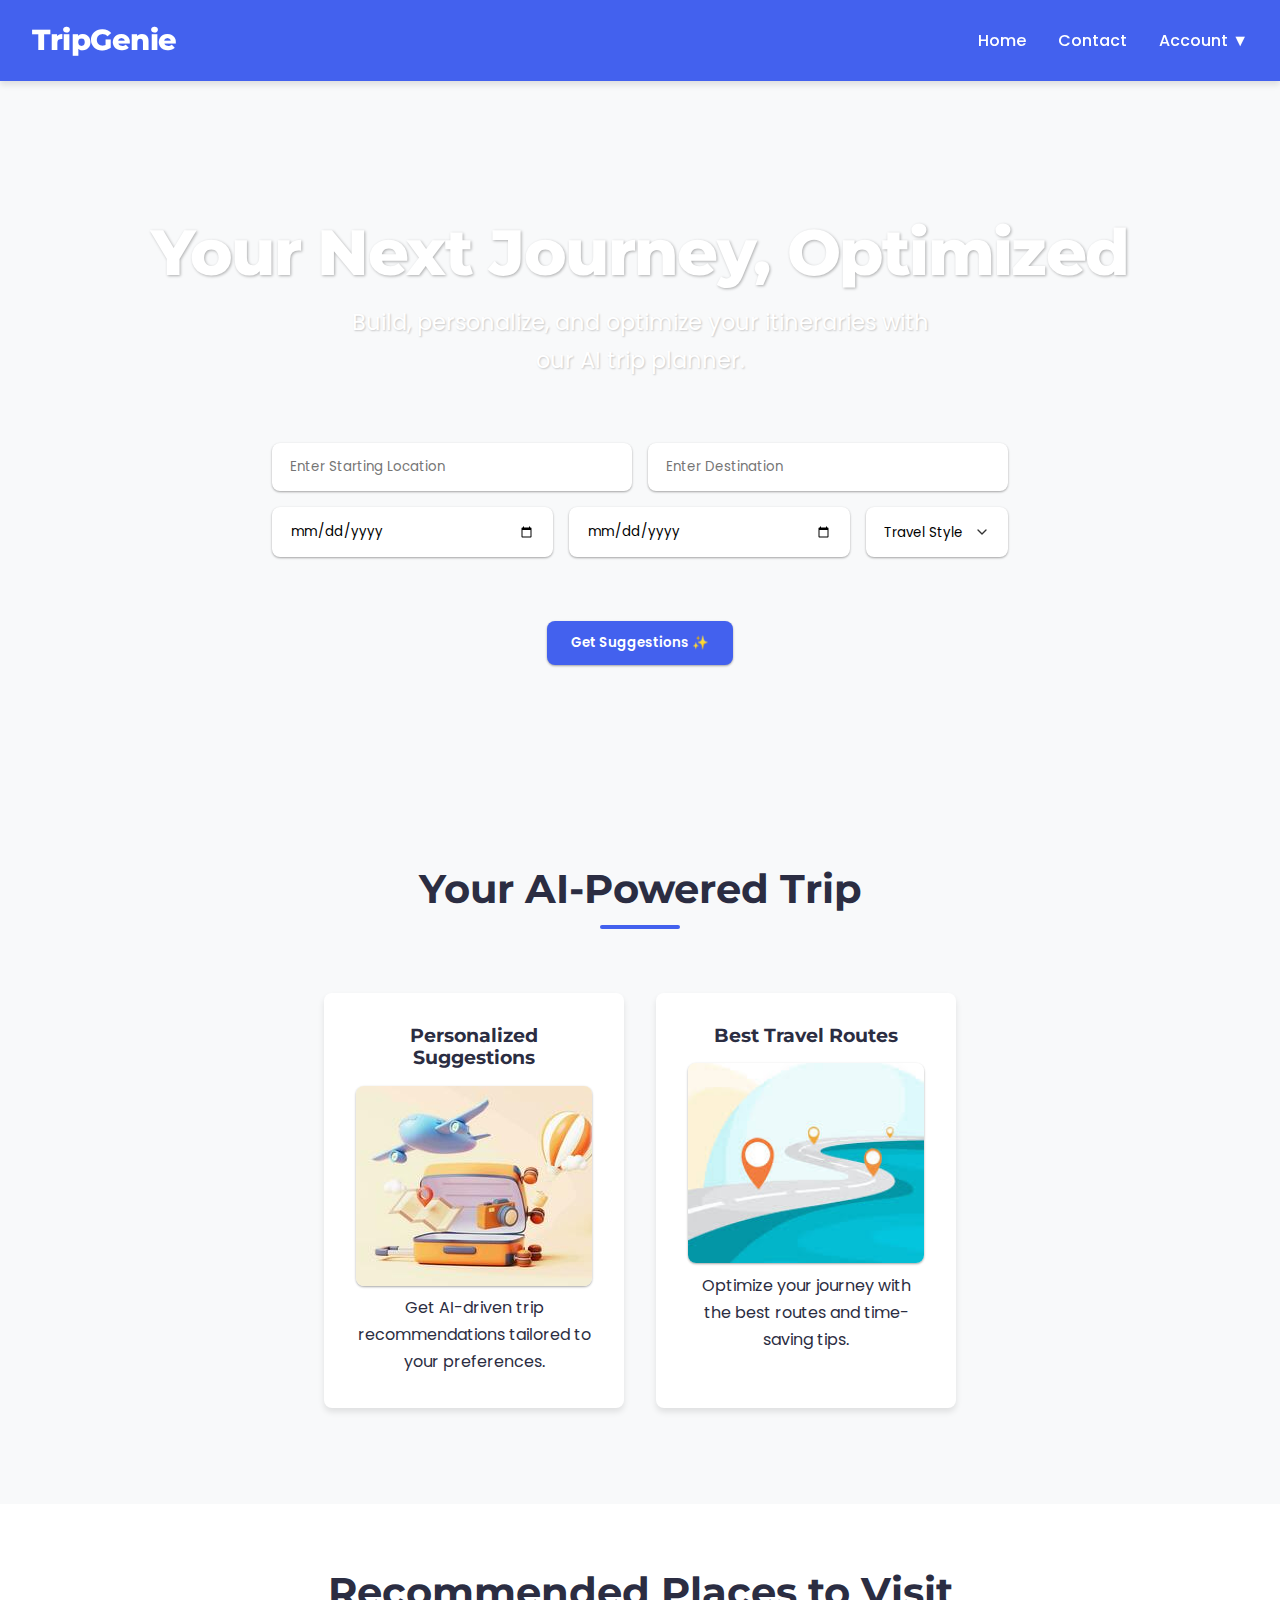
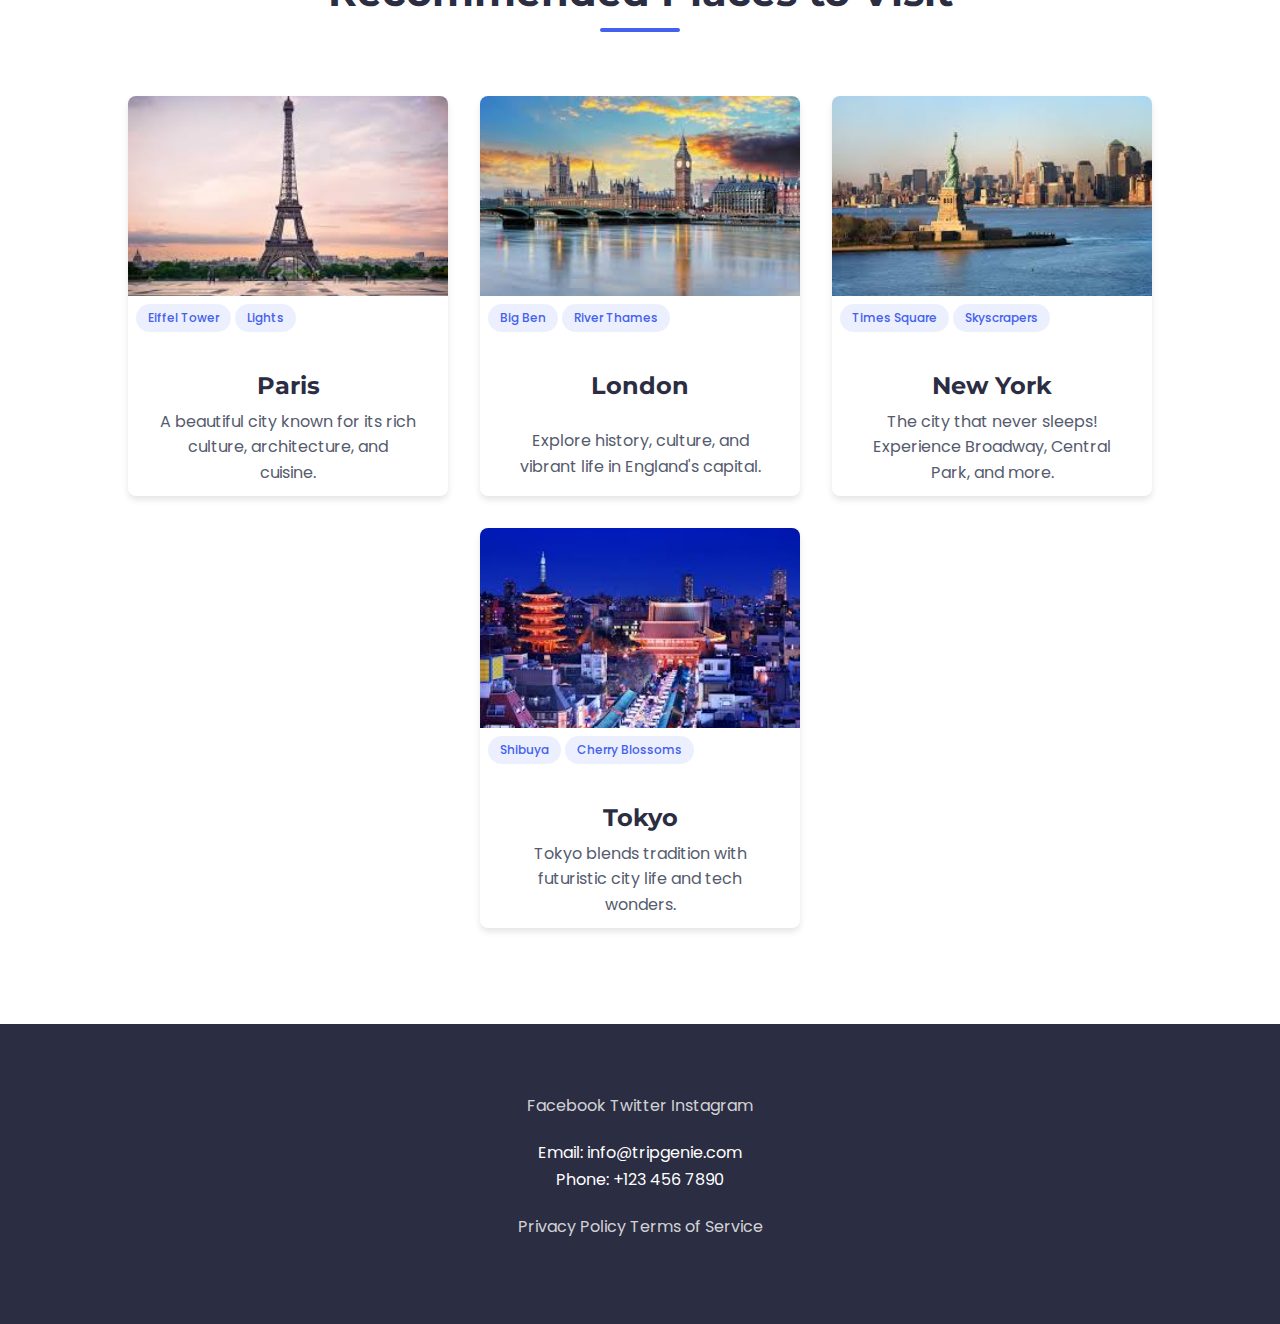
==== commit e4140cf9: "improved styling" ====
--- a/index.html
+++ b/index.html
@@ -6,6 +6,7 @@
   <meta name="viewport" content="width=device-width, initial-scale=1.0">
   <title>Travel Planner with Gen AI</title>
   <link rel="stylesheet" href="style.css">
+  <link href="https://fonts.googleapis.com/css2?family=Montserrat:wght@400;500;600;700;800&family=Poppins:wght@300;400;500;600&display=swap" rel="stylesheet">
 </head>
 
 <body onload="checkAuthStatus()">
--- a/style.css
+++ b/style.css
@@ -1,371 +1,907 @@
-/* Reset & Base Styles */
-* {
-  margin: 0;
-  padding: 0;
-  box-sizing: border-box;
-  font-family: 'Poppins', sans-serif;
-}
-
-body {
-  background-color: #f5f7fa;
-  color: #333;
-  line-height: 1.6;
-}
-
-a {
-  text-decoration: none;
-  color: inherit;
-}
-
-button {
-  cursor: pointer;
-}
-
-/* Header */
-header {
-  background-color: #4e73df;
-  color: #fff;
-  padding: 20px;
-  display: flex;
-  justify-content: space-between;
-  align-items: center;
-}
-
-.logo {
-  font-size: 1.8rem;
-  font-weight: bold;
-}
-
-nav .nav-links {
-  list-style: none;
-  display: flex;
-  align-items: center;
-  gap: 20px;
-}
-
-.nav-links a {
-  color: #fff;
-  font-weight: 500;
-  transition: color 0.3s;
-}
-
-.nav-links a:hover {
-  color: #ffd369;
-}
-
-.hamburger {
-  display: none;
-  font-size: 24px;
-  cursor: pointer;
-}
-
-.dropdown {
-  position: relative;
-}
-
-.dropdown-menu {
-  display: none;
-  position: absolute;
-  background: white;
-  border-radius: 5px;
-  box-shadow: 0px 4px 6px rgba(0, 0, 0, 0.1);
-  top: 30px;
-  right: 0;
-  min-width: 120px;
-}
-
-.dropdown-menu a {
-  display: block;
-  padding: 10px;
-  color: black;
-  text-decoration: none;
-}
-
-.dropdown-menu.active {
-  display: block;
-}
-
-@media screen and (max-width: 768px) {
-  .nav-links {
+/* ==========================================================================
+   1. Reset & Base Styles - with improved variables
+   ========================================================================== */
+   :root {
+    /* Color Variables */
+    --primary-color: #4361ee;
+    --primary-dark: #3a56d4;
+    --secondary-color: #ff7b54;
+    --secondary-dark: #e86a45;
+    --accent-color: #4cc9f0;
+    --text-primary: #2b2d42;
+    --text-secondary: #555b6e;
+    --light-bg: #f8f9fa;
+    --card-bg: #ffffff;
+    --dark-bg: #2b2d42;
+    --success: #4ade80;
+    --warning: #fbbf24;
+    --danger: #ef4444;
+    
+    /* Typography */
+    --heading-font: 'Montserrat', sans-serif;
+    --body-font: 'Poppins', sans-serif;
+    
+    /* Spacing */
+    --spacing-xs: 0.25rem;
+    --spacing-sm: 0.5rem;
+    --spacing-md: 1rem;
+    --spacing-lg: 2rem;
+    --spacing-xl: 4rem;
+    
+    /* Border Radius */
+    --radius-sm: 4px;
+    --radius-md: 8px;
+    --radius-lg: 16px;
+    --radius-full: 9999px;
+    
+    /* Shadows */
+    --shadow-sm: 0 1px 3px rgba(0,0,0,0.12), 0 1px 2px rgba(0,0,0,0.24);
+    --shadow-md: 0 4px 6px rgba(0,0,0,0.1);
+    --shadow-lg: 0 10px 15px -3px rgba(0,0,0,0.1), 0 4px 6px -2px rgba(0,0,0,0.05);
+    --shadow-hover: 0 14px 28px rgba(0,0,0,0.25), 0 10px 10px rgba(0,0,0,0.22);
+  }
+  
+  * {
+    margin: 0;
+    padding: 0;
+    box-sizing: border-box;
+  }
+  
+  body {
+    background-color: var(--light-bg);
+    color: var(--text-primary);
+    line-height: 1.7;
+    font-family: var(--body-font);
+  }
+  
+  h1, h2, h3, h4, h5, h6 {
+    font-family: var(--heading-font);
+    font-weight: 700;
+    line-height: 1.2;
+    margin-bottom: var(--spacing-md);
+    color: var(--text-primary);
+  }
+  
+  a {
+    text-decoration: none;
+    color: var(--primary-color);
+    transition: all 0.3s ease;
+  }
+  
+  a:hover {
+    color: var(--primary-dark);
+  }
+  
+  button {
+    cursor: pointer;
+    font-family: var(--body-font);
+  }
+  
+  /* ==========================================================================
+     2. Header & Navigation - modernized design
+     ========================================================================== */
+  header {
+    background-color: var(--primary-color);
+    color: white;
+    padding: var(--spacing-md) var(--spacing-lg);
+    display: flex;
+    justify-content: space-between;
+    align-items: center;
+    box-shadow: var(--shadow-md);
+    position: sticky;
+    top: 0;
+    z-index: 100;
+  }
+  
+  .logo {
+    font-size: 1.8rem;
+    font-weight: 800;
+    letter-spacing: -0.5px;
+    color: white;
+    font-family: var(--heading-font);
+    display: flex;
+    align-items: center;
+    gap: var(--spacing-sm);
+  }
+  
+  .logo:hover {
+    transform: scale(1.05);
+    transition: transform 0.3s ease;
+  }
+  
+  nav .nav-links {
+    list-style: none;
+    display: flex;
+    align-items: center;
+    gap: var(--spacing-lg);
+  }
+  
+  .nav-links a {
+    color: white;
+    font-weight: 500;
+    transition: all 0.3s ease;
+    position: relative;
+    padding: var(--spacing-sm) 0;
+  }
+  
+  .nav-links a::after {
+    content: '';
+    position: absolute;
+    width: 0;
+    height: 2px;
+    bottom: 0;
+    left: 0;
+    background-color: white;
+    transition: width 0.3s ease;
+  }
+  
+  .nav-links a:hover {
+    color: white;
+  }
+  
+  .nav-links a:hover::after {
+    width: 100%;
+  }
+  
+  .hamburger {
+    display: none;
+    font-size: 24px;
+    cursor: pointer;
+    background: none;
+    border: none;
+    color: white;
+  }
+  
+  /* Dropdown Navigation - enhanced */
+  .dropdown {
+    position: relative;
+  }
+  
+  .dropdown-menu {
+    display: none;
+    position: absolute;
+    background: var(--card-bg);
+    border-radius: var(--radius-md);
+    box-shadow: var(--shadow-lg);
+    top: 40px;
+    right: 0;
+    min-width: 180px;
+    overflow: hidden;
+    transform-origin: top right;
+    transform: scale(0.95);
+    opacity: 0;
+    transition: transform 0.2s ease, opacity 0.2s ease;
+    z-index: 100;
+  }
+  
+  .dropdown-menu a {
+    display: block;
+    padding: var(--spacing-md);
+    color: var(--text-primary);
+    border-bottom: 1px solid rgba(0,0,0,0.05);
+    transition: all 0.2s ease;
+  }
+  
+  .dropdown-menu a:last-child {
+    border-bottom: none;
+  }
+  
+  .dropdown-menu a:hover {
+    background-color: rgba(0,0,0,0.03);
+    padding-left: calc(var(--spacing-md) + 5px);
+    color: var(--primary-color);
+  }
+  
+  .dropdown-menu.active,
+  .dropdown-menu.show {
+    display: block;
+    transform: scale(1);
+    opacity: 1;
+  }
+  
+  /* ==========================================================================
+     3. Hero Section - dramatic improvement
+     ========================================================================== */
+  .hero {
+    position: relative;
+    color: white;
+    padding: var(--spacing-xl) var(--spacing-lg);
+    text-align: center;
+    z-index: 1;
+    min-height: 80vh;
+    display: flex;
+    flex-direction: column;
+    justify-content: center;
+    align-items: center;
+  }
+  
+  .hero::before {
+    content: "";
+    position: absolute;
+    top: 0;
+    left: 0;
+    width: 100%;
+    height: 100%;
+    background: url('https://freerangestock.com/sample/56642/airplane-wing-flying-over-mountain-range.jpg') center/cover no-repeat;
+    filter: blur(5px) brightness(0.7);
+    z-index: -1;
+  }
+  
+  .hero::after {
+    content: "";
+    position: absolute;
+    top: 0;
+    left: 0;
+    width: 100%;
+    height: 100%;
+    z-index: -1;
+  }
+  
+  .hero-content {
+    max-width: 800px;
+    margin: 0 auto;
+    animation: fadeInUp 1s ease-out;
+  }
+  
+  .hero h2 {
+    font-family: var(--heading-font);
+    text-align: center;
+    font-weight: 800;
+    letter-spacing: -0.025em;
+    font-size: 4rem;
+    margin-bottom: var(--spacing-md);
+    color: white;
+    text-shadow: 1px 1px 3px rgba(0, 0, 0, 0.3);
+    line-height: 1.1;
+  }
+  
+  .hero p {
+    font-size: 1.4rem;
+    margin-bottom: var(--spacing-lg);
+    text-shadow: 1px 1px 2px rgba(0, 0, 0, 0.2);
+    max-width: 600px;
+    margin-left: auto;
+    margin-right: auto;
+  }
+  
+  @keyframes fadeInUp {
+    from {
+      opacity: 0;
+      transform: translateY(20px);
+    }
+    to {
+      opacity: 1;
+      transform: translateY(0);
+    }
+  }
+  
+  /* ==========================================================================
+     4. Card Components - enhanced visual appeal
+     ========================================================================== */
+  /* General Card Containers */
+  .cards-container {
+    display: flex;
+    flex-wrap: wrap;
+    gap: var(--spacing-lg);
+    justify-content: center;
+    padding: var(--spacing-lg);
+    animation: fadeIn 1s ease-out;
+  }
+  
+  @keyframes fadeIn {
+    from { opacity: 0; }
+    to { opacity: 1; }
+  }
+  
+  .trending-container {
+    display: flex;
+    justify-content: center;
+    gap: var(--spacing-lg);
+    margin-top: var(--spacing-xl);
+    flex-wrap: wrap;
+  }
+  
+  /* Base Card Styles */
+  .card {
+    background: var(--card-bg);
+    padding: var(--spacing-lg);
+    border-radius: var(--radius-md);
+    box-shadow: var(--shadow-md);
+    width: 300px;
+    text-align: center;
+    transition: all 0.3s ease;
+    overflow: hidden;
+    position: relative;
+  }
+  
+  .card:hover {
+    transform: translateY(-5px);
+    box-shadow: var(--shadow-lg);
+  }
+  
+  .card::before {
+    content: '';
+    position: absolute;
+    top: 0;
+    left: 0;
+    width: 5px;
+    height: 0;
+    background-color: var(--primary-color);
+    transition: height 0.3s ease;
+  }
+  
+  .card:hover::before {
+    height: 100%;
+  }
+  
+  .cards-container .card img {
+    width: 100%;
+    height: 200px;
+    object-fit: cover;
+    border-radius: var(--radius-md);
+    box-shadow: var(--shadow-sm);
+    transition: all 0.5s ease;
+  }
+  
+  .cards-container .card img:hover {
+    transform: scale(1.05);
+    box-shadow: var(--shadow-lg);
+  }
+  
+  /* Trending Card Styles */
+  .trending-card {
+    background-color: var(--card-bg);
+    width: 320px;
+    height: 400px;
+    border-radius: var(--radius-md);
+    overflow: hidden;
+    box-shadow: var(--shadow-md);
+    display: flex;
+    flex-direction: column;
+    transition: all 0.3s ease;
+    position: relative;
+  }
+  
+  .trending-card:hover {
+    transform: translateY(-10px);
+    box-shadow: var(--shadow-hover);
+  }
+  
+  .trending-card img {
+    width: 100%;
+    height: 200px;
+    object-fit: cover;
+    transition: all 0.5s ease;
+  }
+  
+  .trending-card:hover img {
+    transform: scale(1.1);
+  }
+  
+  .content {
+    padding: var(--spacing-md) var(--spacing-lg);
+    flex-grow: 1;
+    display: flex;
+    flex-direction: column;
+    justify-content: space-between;
+    position: relative;
+  }
+  
+  .content h1 {
+    margin: var(--spacing-sm) 0;
+    font-size: 1.5rem;
+    color: var(--text-primary);
+    transition: color 0.3s ease;
+  }
+  
+  .trending-card:hover .content h1 {
+    color: var(--primary-color);
+  }
+  
+  .content p {
+    font-size: 1rem;
+    color: var(--text-secondary);
+    overflow: hidden;
+    text-overflow: ellipsis;
+    display: -webkit-box;
+    -webkit-line-clamp: 3;
+    -webkit-box-orient: vertical;
+    line-height: 1.6;
+  }
+  
+  /* Tag Capsules */
+  .capsules {
+    display: flex;
+    gap: var(--spacing-xs);
+    padding: var(--spacing-sm);
+    flex-wrap: wrap;
+    margin-bottom: var(--spacing-sm);
+  }
+  
+  .capsules span {
+    border: none;
+    padding: 0.25rem 0.75rem;
+    border-radius: var(--radius-full);
+    font-size: 0.75rem;
+    background-color: rgba(67, 97, 238, 0.1);
+    color: var(--primary-color);
+    font-weight: 500;
+    transition: all 0.3s ease;
+  }
+  
+  .capsules span:hover {
+    background-color: var(--primary-color);
+    color: white;
+    transform: translateY(-2px);
+  }
+  
+  /* ==========================================================================
+     5. Buttons & Interactive Elements - stylish modern buttons
+     ========================================================================== */
+  /* Regular Button */
+  .button {
+    color: white;
+    font-size: 1rem;
+    background-color: var(--secondary-color);
+    border: none;
+    border-radius: var(--radius-md);
+    cursor: pointer;
+    padding: 1rem 2rem;
+    font-weight: 600;
+    letter-spacing: 0.5px;
+    transition: all 0.3s ease;
+    position: relative;
+    overflow: hidden;
+    box-shadow: var(--shadow-md);
+    z-index: 2;
+    display: inline-block;
+  }
+  
+  .button:hover {
+    background-color: var(--secondary-dark);
+    transform: translateY(-3px);
+    box-shadow: var(--shadow-lg);
+  }
+  
+  .button:active {
+    transform: translateY(1px);
+  }
+  
+  .button::after {
+    content: "";
+    position: absolute;
+    top: 50%;
+    left: 50%;
+    width: 5px;
+    height: 5px;
+    background: rgba(255, 255, 255, 0.5);
+    opacity: 0;
+    border-radius: 100%;
+    transform: scale(1, 1) translate(-50%);
+    transform-origin: 50% 50%;
+  }
+  
+  .button:focus:not(:active)::after {
+    animation: ripple 1s ease-out;
+  }
+  
+  @keyframes ripple {
+    0% {
+      transform: scale(0, 0);
+      opacity: 0.5;
+    }
+    100% {
+      transform: scale(20, 20);
+      opacity: 0;
+    }
+  }
+  
+  /* Primary Button */
+  .primary-button {
+    background: var(--primary-color);
+    color: white;
+    padding: 0.75rem 1.5rem;
+    border: none;
+    border-radius: var(--radius-md);
+    cursor: pointer;
+    transition: all 0.3s ease;
+    font-weight: 600;
+    box-shadow: var(--shadow-sm);
+  }
+  
+  .primary-button:hover {
+    background: var(--primary-dark);
+    transform: translateY(-3px);
+    box-shadow: var(--shadow-md);
+  }
+  
+  /* Secondary Button */
+  .secondary-button {
+    background: var(--success);
+    color: white;
+    padding: 0.75rem 1.5rem;
+    border: none;
+    border-radius: var(--radius-md);
+    cursor: pointer;
+    transition: all 0.3s ease;
+    font-weight: 600;
+    box-shadow: var(--shadow-sm);
+  }
+  
+  .secondary-button:hover {
+    background: #3ca56e;
+    transform: translateY(-3px);
+    box-shadow: var(--shadow-md);
+  }
+  
+  .button-group {
+    text-align: center;
+    margin-top: var(--spacing-lg);
+    display: flex;
+    gap: var(--spacing-md);
+    justify-content: center;
+    flex-wrap: wrap;
+  }
+  
+  /* ==========================================================================
+     6. Search & Input - enhanced search experience
+     ========================================================================== */
+  .search-bar {
+    display: flex;
+    justify-content: center;
+    gap: var(--spacing-md);
+    flex-wrap: wrap;
+    max-width: 800px;
+    margin: 0 auto;
+    padding: var(--spacing-lg);
+  }
+  
+  .search-bar input, 
+  .search-bar button, 
+  .search-bar select {
+    border-radius: var(--radius-md);
+    border: 2px solid transparent;
+    font-family: var(--body-font);
+    background-color: white;
+    padding: 0.75rem 1rem;
+    transition: all 0.3s ease;
+    flex: 1;
+    min-width: 120px;
+    box-shadow: var(--shadow-sm);
+  }
+  
+  .search-bar input {
+    flex: 3;
+    min-width: 250px;
+  }
+  
+  .search-bar input:focus, 
+  .search-bar select:focus {
+    border-color: var(--primary-color);
+    outline: none;
+    box-shadow: 0 0 0 3px rgba(67, 97, 238, 0.3);
+  }
+  
+  .search-bar select {
+    cursor: pointer;
+    appearance: none;
+    background-image: url("data:image/svg+xml,%3Csvg xmlns='http://www.w3.org/2000/svg' width='16' height='16' viewBox='0 0 24 24' fill='none' stroke='%23333' stroke-width='2' stroke-linecap='round' stroke-linejoin='round'%3E%3Cpath d='M6 9l6 6 6-6'/%3E%3C/svg%3E");
+    background-repeat: no-repeat;
+    background-position: right 1rem center;
+    padding-right: 2.5rem;
+  }
+  
+  .search-bar button {
+    background-color: var(--primary-color);
+    color: white;
+    cursor: pointer;
+    font-weight: 600;
+    flex: 0 0 auto;
+  }
+  
+  .search-bar button:hover {
+    background-color: var(--primary-dark);
+    transform: translateY(-2px);
+    box-shadow: var(--shadow-md);
+  }
+  
+  /* ==========================================================================
+     7. Content Sections - improved spacing and organization
+     ========================================================================== */
+  .section-title {
+    font-size: 2.5rem;
+    text-align: center;
+    margin-bottom: var(--spacing-lg);
+    color: var(--text-primary);
+    position: relative;
+    padding-bottom: var(--spacing-md);
+  }
+  
+  .section-title::after {
+    content: '';
+    position: absolute;
+    bottom: 0;
+    left: 50%;
+    transform: translateX(-50%);
+    width: 80px;
+    height: 4px;
+    background: var(--primary-color);
+    border-radius: var(--radius-full);
+  }
+  
+  .ai-suggestions, 
+  .places-to-visit, 
+  .flights, 
+  .prices, 
+  .itinerary {
+    font-family: var(--body-font);
+    padding: var(--spacing-xl) var(--spacing-lg);
+    text-align: center;
+    background-color: var(--light-bg);
+  }
+  
+  .ai-suggestions:nth-child(even), 
+  .places-to-visit:nth-child(even), 
+  .flights:nth-child(even), 
+  .prices:nth-child(even), 
+  .itinerary:nth-child(even) {
+    background-color: white;
+  }
+  
+  .ai-suggestions h2, 
+  .places-to-visit h2, 
+  .flights h2, 
+  .prices h2, 
+  .itinerary h2 {
+    font-size: 2.5rem;
+    margin-bottom: var(--spacing-lg);
+    color: var(--text-primary);
+  }
+  
+  .info-box {
+    background: white;
+    padding: var(--spacing-lg);
+    border-radius: var(--radius-md);
+    box-shadow: var(--shadow-md);
+    margin: var(--spacing-md) auto;
+    width: 80%;
+    max-width: 800px;
+    position: relative;
+    overflow: hidden;
+    transition: all 0.3s ease;
+  }
+  
+  .info-box:hover {
+    transform: translateY(-5px);
+    box-shadow: var(--shadow-lg);
+  }
+  
+  .info-box::before {
+    content: '';
+    position: absolute;
+    top: 0;
+    left: 0;
+    width: 100%;
+    height: 4px;
+    background: linear-gradient(to right, var(--primary-color), var(--accent-color));
+  }
+  
+  /* ==========================================================================
+     8. Footer - enhanced visual style
+     ========================================================================== */
+  footer {
+    background-color: var(--dark-bg);
+    color: white;
+    padding: var(--spacing-xl) var(--spacing-lg);
+    text-align: center;
+  }
+  
+  footer .footer-content {
+    display: grid;
+    grid-template-columns: repeat(auto-fit, minmax(250px, 1fr));
+    gap: var(--spacing-lg);
+    max-width: 1200px;
+    margin: 0 auto;
+    text-align: left;
+  }
+  
+  footer h3 {
+    font-size: 1.5rem;
+    margin-bottom: var(--spacing-md);
+    color: white;
+    position: relative;
+    padding-bottom: var(--spacing-sm);
+  }
+  
+  footer h3::after {
+    content: '';
+    position: absolute;
+    bottom: 0;
+    left: 0;
+    width: 50px;
+    height: 3px;
+    background: var(--secondary-color);
+  }
+  
+  footer .social-media, 
+  footer .contact-info, 
+  footer .legal {
+    margin-bottom: var(--spacing-md);
+  }
+  
+  footer .social-icons {
+    display: flex;
+    gap: var(--spacing-md);
+    margin-top: var(--spacing-sm);
+  }
+  
+  footer .social-icons a {
+    width: 40px;
+    height: 40px;
+    display: flex;
+    align-items: center;
+    justify-content: center;
+    background: rgba(255, 255, 255, 0.1);
+    border-radius: 50%;
+    transition: all 0.3s ease;
+  }
+  
+  footer .social-icons a:hover {
+    background: var(--primary-color);
+    transform: translateY(-3px);
+  }
+  
+  footer a {
+    color: rgba(255, 255, 255, 0.8);
+    text-decoration: none;
+    margin: 0;
+    transition: all 0.3s ease;
+    display: inline-block;
+    padding: var(--spacing-xs) 0;
+  }
+  
+  footer a:hover {
+    color: white;
+    transform: translateX(3px);
+  }
+  
+  footer .copyright {
+    margin-top: var(--spacing-lg);
+    padding-top: var(--spacing-lg);
+    border-top: 1px solid rgba(255, 255, 255, 0.1);
+    font-size: 0.9rem;
+    color: rgba(255, 255, 255, 0.6);
+  }
+  
+  /* ==========================================================================
+     9. Media Queries - improved responsive design
+     ========================================================================== */
+  @media screen and (max-width: 768px) {
+    :root {
+      --spacing-lg: 1.5rem;
+      --spacing-xl: 3rem;
+    }
+    
+    .hero h2 {
+      font-size: 2.5rem;
+    }
+    
+    .hero p {
+      font-size: 1.1rem;
+    }
+    
+    .nav-links {
       display: none;
       flex-direction: column;
-      background: #007bff;
+      background: var(--primary-color);
       position: absolute;
-      top: 60px;
+      top: 70px;
       right: 0;
-      width: 200px;
-      padding: 10px;
-  }
-  .nav-links.active {
+      width: 250px;
+      padding: var(--spacing-md);
+      box-shadow: var(--shadow-lg);
+      border-radius: 0 0 var(--radius-md) var(--radius-md);
+      z-index: 100;
+    }
+    
+    .nav-links.active {
       display: flex;
-  }
-  .hamburger {
+    }
+    
+    .nav-links a {
+      padding: var(--spacing-md) 0;
+    }
+    
+    .hamburger {
       display: block;
-  }
-}
-.hero {
-  text-align: center;
-  padding: 2rem;
-  background-color: #f4f4f4;
-}
-
-.hero h2 {
-  -webkit-text-size-adjust: 100%;
-    tab-size: 4;
-    font-feature-settings: normal;
-    font-variation-settings: normal;
-    pointer-events: auto!important;
-  font-family: 'Franklin Gothic Medium', 'Arial Narrow', Arial, sans-serif;
-  text-align: center;
-  font-weight: 700;
-  letter-spacing: -.025em;
-  --tw-text-opacity: 1;
-  font-size: 3rem;
-  margin-bottom: 1rem;
-}
-
-.hero p {
-  font-size: 1.2rem;
-  margin-bottom: 2rem;
-}
-.dropdown-menu {
-  display: none;
-  position: absolute;
-  background-color: white;
-  box-shadow: 0 8px 16px rgba(0,0,0,0.2);
-  padding: 10px;
-  z-index: 1;
-}
-
-.dropdown-menu a {
-  display: block;
-  padding: 8px;
-  text-decoration: none;
-  color: #333;
-}
-
-.dropdown-menu.show {
-  display: block;
-}
-
-.nav-links.active {
-  display: block;
-}
-.dropdown {
-  position: relative;
-}
-
-.cards-container .card img {
-  width: 100%; /* Make sure images cover the card width */
-  height: 200px; /* Adjust height for consistency */
-  object-fit: cover; /* Ensures images maintain proportion */
-  border-radius: 10px; /* Rounded corners for a modern look */
-  box-shadow: 0 4px 8px rgba(0, 0, 0, 0.2); /* Soft shadow */
-  transition: transform 0.3s ease-in-out; /* Smooth hover effect */
-}
-
-.cards-container .card img:hover {
-  transform: scale(1.05); /* Slight zoom-in effect on hover */
-}
-
-.trending-container {
-  display: flex;
-  justify-content: center;
-  gap: 1rem;
-  margin-top: 1rem; /* Adjust spacing */
-  flex-wrap: wrap;
-}
-
-.cards-container {
-  display: flex;
-  flex-wrap: wrap; /* Ensures wrapping on smaller screens */
-  gap: 20px; /* Adds spacing between cards */
-  justify-content: center; /* Centers the cards */
-  padding: 20px;
-}
-
-/* Card Styling */
-.trending-card {
-  background-color: rgb(251, 253, 255);
-  width: 294px;
-  height: 380px;
-  border-radius: 7px;
-  overflow: hidden; /* Prevents content overflow */
-  box-shadow: 0px 4px 8px rgba(0, 0, 0, 0.2); /* Adds shadow for better look */
-  display: flex;
-  flex-direction: column;
-}
-
-.trending-card img {
-  width: 100%;
-  height: 180px;
-  object-fit: cover;
-  border-radius: 7px 7px 0 0;
-}
-
-.content {
-  padding: 10px;
-  flex-grow: 0; /* Allows content to expand */
-  display: flex;
-  flex-direction: column;
-  justify-content: space-between; /* Evenly spaces content */
-}
-
-.capsules {
-  display: flex;
-  gap: 5px;
-  padding: 7px;
-  flex-wrap: wrap; /* Ensures text doesn't overflow */
-}
-
-.capsules span {
-  border: 2px solid black;
-  padding: 3px 8px;
-  border-radius: 9px;
-  font-size: 12px;
-}
-
-.content h1 {
-  margin: 5px 0;
-  font-size: 20px;
-}
-
-.content p {
-  font-size: 14px;
-  color: #555;
-  overflow: hidden;
-  text-overflow: ellipsis;
-  display: -webkit-box;
-  -webkit-line-clamp: 4; /* Limits lines of text */
-  -webkit-box-orient: vertical;
-}
-.search-bar {
-  display: flex;
-  justify-content: center;
-  gap: 1rem;
-}
-
-.search-bar input, .search-bar button, .search-bar select {
-  /*padding: 0.5rem;
-  font-size: 1rem;
-}
-/* From Uiverse.io by cohencoo */ 
-/*.input { */
-  border-radius: 10px;
-  outline: 2px solid #FEBF00;
-  border: 0;
-  font-family: -apple-system, BlinkMacSystemFont, 'Segoe UI', Roboto, Oxygen, Ubuntu, Cantarell, 'Open Sans', 'Helvetica Neue', sans-serif;
-  background-color: #e2e2e2;
-  outline-offset: 3px;
-  padding: 10px 1rem;
-  transition: 0.25s;
-}
-
-.input:focus {
-  outline-offset: 5px;
-  background-color: #fff
-}
-
-.ai-suggestions, .places-to-visit, .flights, .prices, .itinerary {
-  font-family: 'Franklin Gothic Medium', 'Arial Narrow', Arial, sans-serif;
-  padding: 2rem;
-  text-align: center;
-}
-
-.ai-suggestions h2, .places-to-visit h2, .flights h2, .prices h2, .itinerary h2 {
-  font-size: 2rem;
-  margin-bottom: 1rem;
-}
-/* From Uiverse.io by JasonMep */ 
-.button {
-  color: #ecf0f1;
-  font-size: 17px;
-  background-color: #f39c12;
-  border: 1px solid #e67e22;
-  border-radius: 5px;
-  cursor: pointer;
-  padding: 10px;
-  box-shadow: 0px 6px 0px #d35400;
-  transition: all 0.1s;
-  margin-top: 0.5cm; /* Shifts button down */
-}
-
-.button:active {
-  box-shadow: 0px 2px 0px #d35400;
-  position: relative;
-  top: 2px;
-}
-/* zz*/
-.section-title {
-  font-size: 2rem;
-  text-align: center;
-  margin-bottom: 20px;
-}
-.cards-container {
-  display: flex;
-  justify-content: center;
-  gap: 20px;
-  flex-wrap: wrap;
-}
-.card {
-  background: #fff;
-  padding: 20px;
-  border-radius: 10px;
-  box-shadow: 0 4px 8px rgba(0, 0, 0, 0.1);
-  width: 300px;
-  text-align: center;
-}
-.info-box {
-  background: #f9f9f9;
-  padding: 15px;
-  border-radius: 10px;
-  box-shadow: 0 2px 5px rgba(0, 0, 0, 0.1);
-  margin: 10px auto;
-  width: 80%;
-}
-.primary-button {
-  background: #f39c12;
-  color: white;
-  padding: 10px 20px;
-  border: none;
-  border-radius: 5px;
-  cursor: pointer;
-  transition: 0.3s;
-}
-.primary-button:hover {
-  background: #0056b3;
-}
-.secondary-button {
-  background: #28a745;
-  color: white;
-  padding: 10px 20px;
-  border: none;
-  border-radius: 5px;
-  cursor: pointer;
-  transition: 0.3s;
-}
-.secondary-button:hover {
-  background: #218838;
-}
-.button-group {
-  text-align: center;
-  margin-top: 20px;
-}
-
-footer {
-  background-color: #007bff ;
-  color: #fff;
-  padding: 2rem;
-  text-align: center;
-}
-
-footer .social-media, footer .contact-info, footer .legal {
-  margin-bottom: 1rem;
-}
-
-footer a {
-  color: #fff;
-  text-decoration: none;
-  margin: 0 0.5rem;
-}
-
+    }
+    
+    .card, .trending-card {
+      width: 100%;
+      max-width: 350px;
+    }
+    
+    .search-bar {
+      flex-direction: column;
+    }
+    
+    .search-bar input, 
+    .search-bar select {
+      width: 100%;
+    }
+  }
+  
+  @media screen and (max-width: 480px) {
+    .hero h2 {
+      font-size: 2rem;
+    }
+    
+    .section-title {
+      font-size: 2rem;
+    }
+    
+    .info-box {
+      width: 95%;
+    }
+  }
+  
+  /* ==========================================================================
+     10. Animations & Effects - Adding life to the page
+     ========================================================================== */
+  @keyframes float {
+    0% {
+      transform: translateY(0px);
+    }
+    50% {
+      transform: translateY(-10px);
+    }
+    100% {
+      transform: translateY(0px);
+    }
+  }
+  
+  .float-animation {
+    animation: float 4s ease-in-out infinite;
+  }
+  
+  .highlight-text {
+    position: relative;
+    display: inline-block;
+  }
+  
+  .highlight-text::after {
+    content: "";
+    position: absolute;
+    bottom: 0;
+    left: 0;
+    width: 100%;
+    height: 30%;
+    background-color: rgba(76, 201, 240, 0.3);
+    z-index: -1;
+    transition: height 0.3s ease;
+  }
+  
+  .highlight-text:hover::after {
+    height: 100%;
+  }
+  
+  /* Gradient text effect */
+  .gradient-text {
+    background: linear-gradient(135deg, var(--primary-color), var(--accent-color));
+    -webkit-background-clip: text;
+    -webkit-text-fill-color: transparent;
+    background-clip: text;
+    color: transparent;
+  }
+  
+  /* Add this to HTML elements */
+  .reveal {
+    opacity: 0;
+    transform: translateY(30px);
+    transition: all 1s ease;
+  }
+  
+  .reveal.active {
+    opacity: 1;
+    transform: translateY(0);
+  }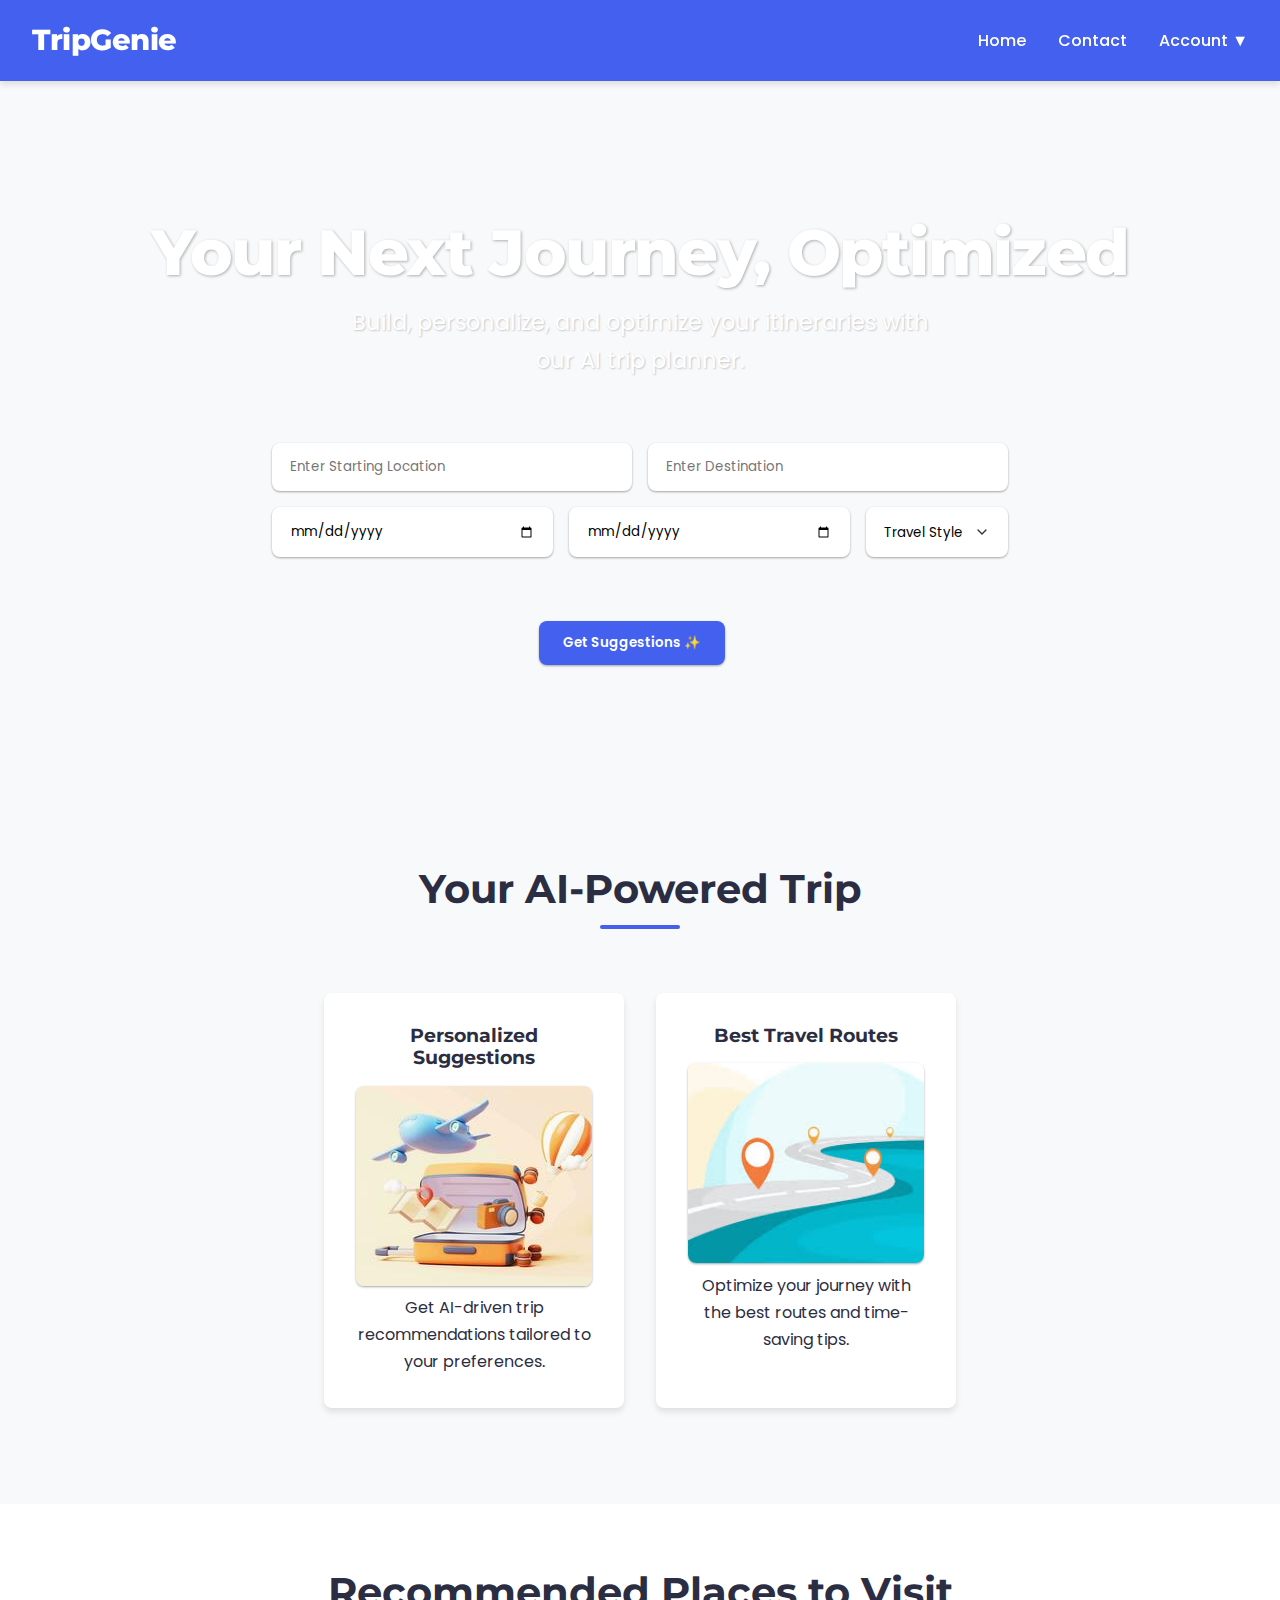
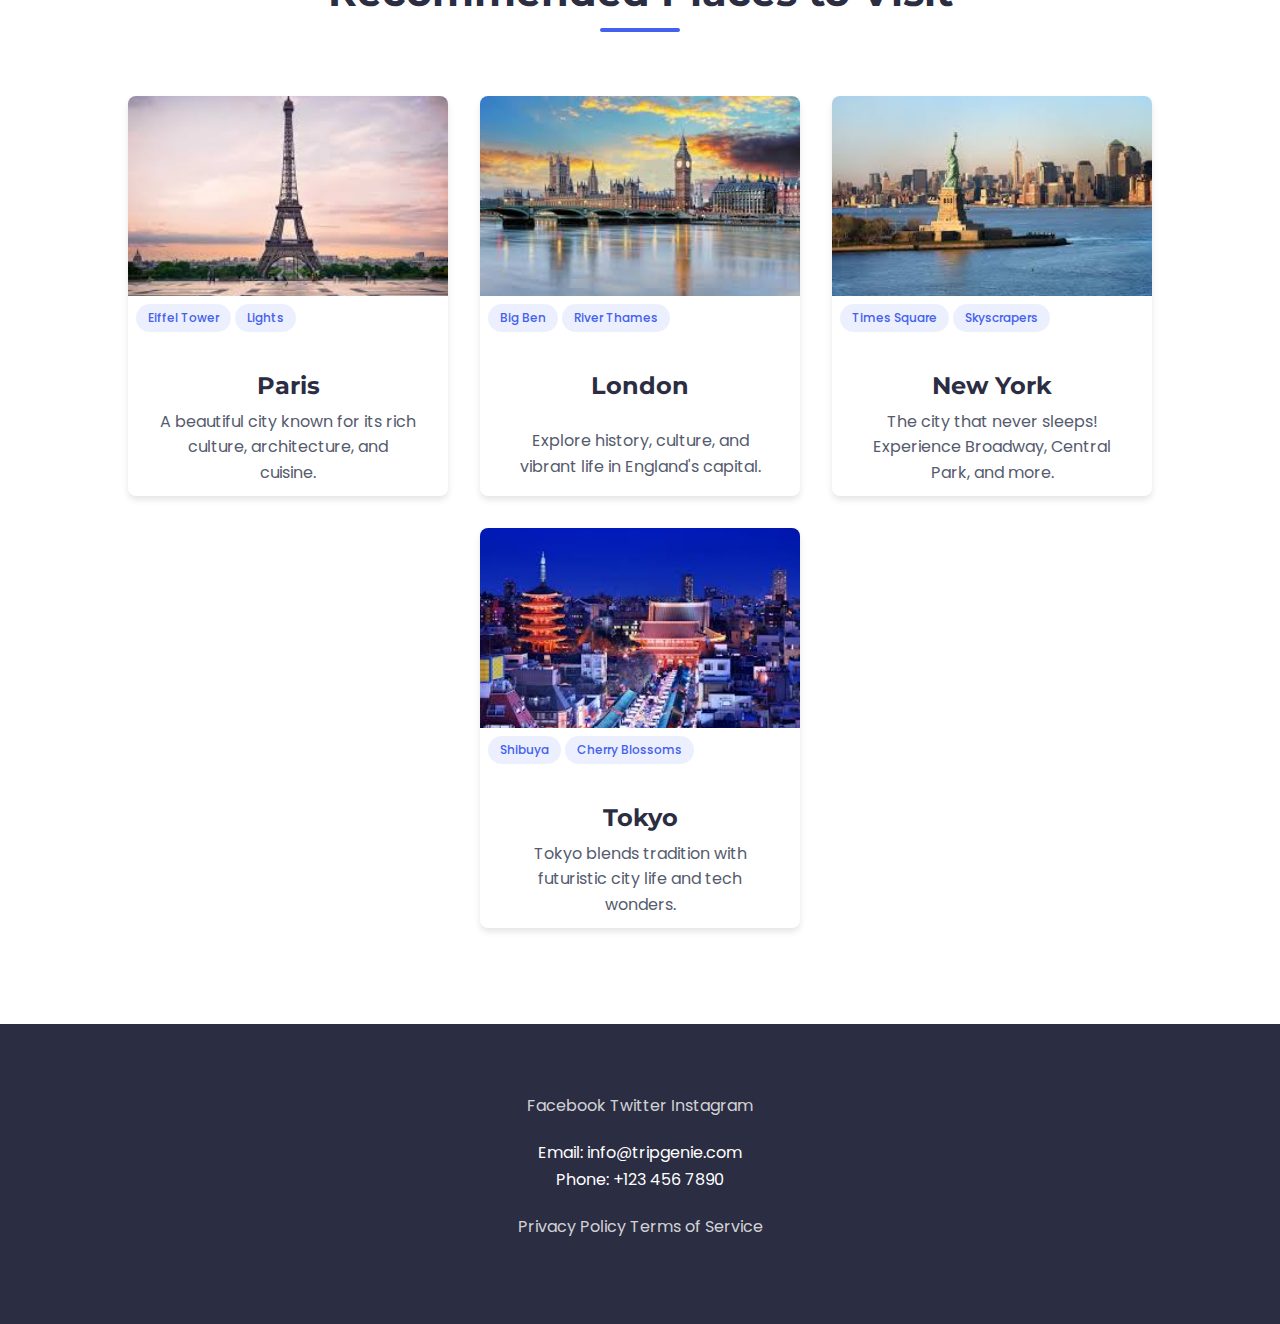
==== commit 51dfe105: "changes" ====
--- a/index.html
+++ b/index.html
@@ -47,8 +47,9 @@
       </select>
     </div>
     <div class="button-group">
-        <button class="primary-button" onclick="getSuggestions()">Get Suggestions ✨</button>
-      </div>
+        <button class="primary-button" id="getSuggestions" onclick="getSuggestions()">Get Suggestions ✨</button>
+        <div id="output" class="generated-itinerary"></div>
+    </div>
   </section>
 
   <section class="ai-suggestions">
@@ -165,18 +166,31 @@
     }
 
     function getSuggestions() {
-    const currentUser = localStorage.getItem('currentUser');
-    if (!currentUser) {
-      // If not signed in, redirect to sign-in page
+  const source = document.querySelector('.source-input').value;
+  const destination = document.querySelector('.destination-input').value;
+  const style = document.querySelector('select[name="travelStyle"]').value;
+  const startDate = document.getElementById('start-date').value;
+  const endDate = document.getElementById('end-date').value;
+
+  if (!source || !destination || !style || !startDate || !endDate) {
+    alert('Please fill in all fields to get suggestions!');
+    return;
+  }
+
+  const currentUser = localStorage.getItem('currentUser');
+  if (!currentUser) {
     alert('Please sign in to get AI suggestions!');
     window.location.href = 'auth/signin.html';
-    } else {
-      // If signed in, redirect to AI Itinerary Page
-      window.location.href = 'itenary.html'; // Make sure the path is correct
-    }
+  } else {
+    // Optional: Store trip data
+    localStorage.setItem('tripData', JSON.stringify({ source, destination, style, startDate, endDate }));
+    // Redirect to itinerary page
+    window.location.href = 'itenary.html';
+  }
 }
+
 </script>
 
 </body>
 
-</html>
+</html>